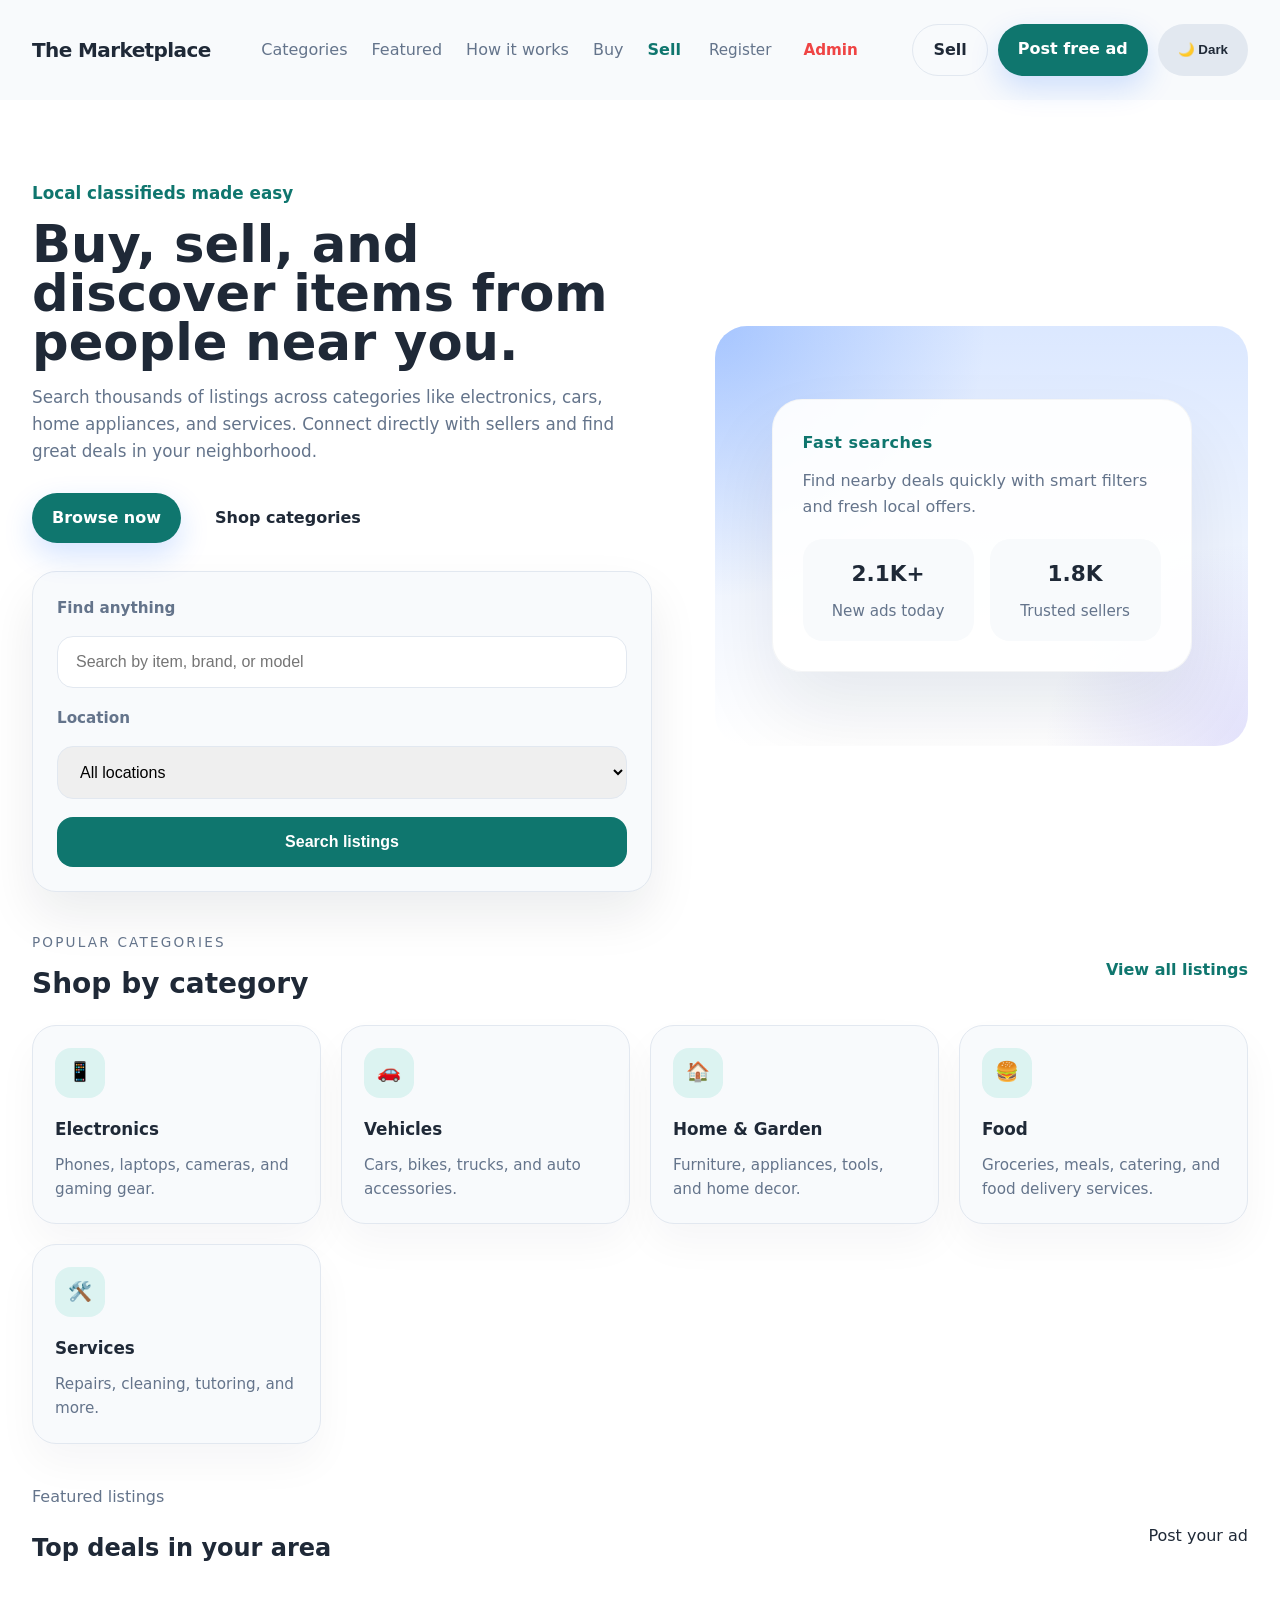
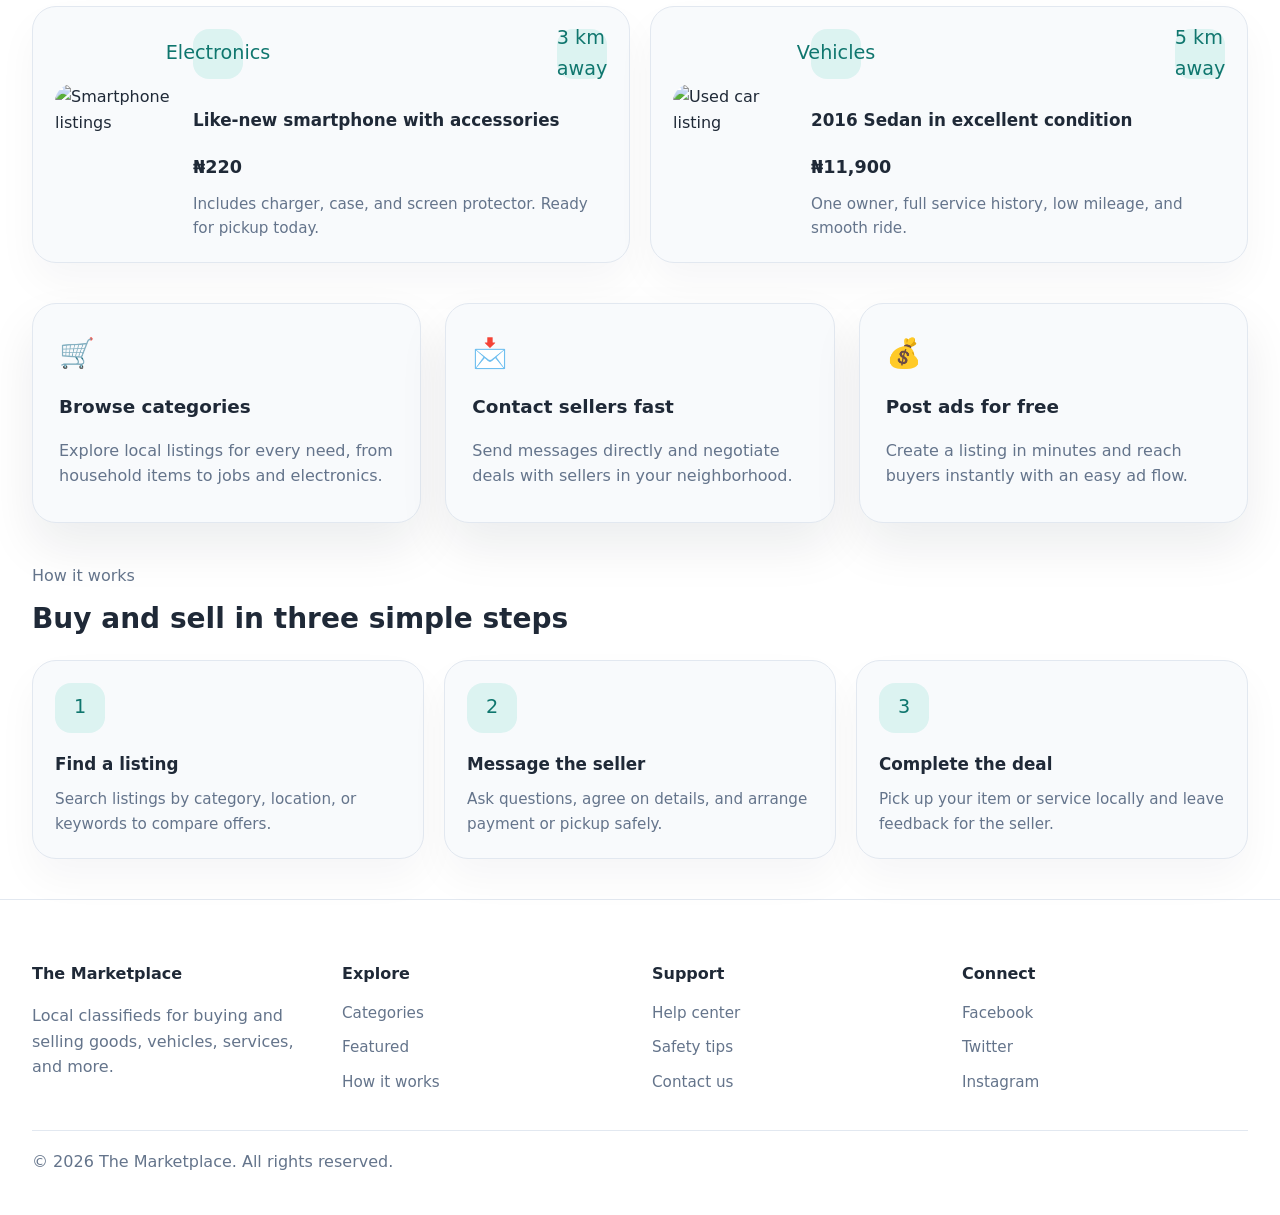
==== index.html @ 00be5cbc "First upload" ====
﻿<!DOCTYPE html>
<html lang="en">
<head>
  <meta charset="UTF-8" />
  <meta name="viewport" content="width=device-width, initial-scale=1.0" />
  <title>The Marketplace</title>
  <meta name="description" content="The Marketplace is a modern classifieds website for buying and selling local products and services." />
  <style>
    :root {
      --bg: #FFFFFF;
      --surface: #F8FAFC;
      --surface-2: #E2E8F0;
      --primary: #0F766E;
      --primary-hover: #14B8A6;
      --primary-soft: rgba(20, 184, 166, 0.12);
      --accent: #F59E0B;
      --accent-hover: #FBBF24;
      --text: #1F2937;
      --text-muted: #64748B;
      --muted: var(--text-muted);
      --border: #E2E8F0;
      --shadow: 0 24px 50px rgba(15, 23, 42, 0.08);
      --danger: #EF4444;
    }

    html[data-theme="dark"] {
      --bg: #0F172A;
      --surface: #1E293B;
      --surface-2: #334155;
      --primary: #14B8A6;
      --primary-hover: #2DD4BF;
      --primary-soft: rgba(20, 184, 166, 0.12);
      --accent: #F59E0B;
      --accent-hover: #FBBF24;
      --text: #F8FAFC;
      --text-muted: #94A3B8;
      --muted: var(--text-muted);
      --border: #475569;
      --shadow: 0 24px 50px rgba(15, 23, 42, 0.08);
      --danger: #EF4444;
    }

    * {
      box-sizing: border-box;
    }

    body {
      margin: 0;
      font-family: Inter, system-ui, -apple-system, BlinkMacSystemFont, "Segoe UI", sans-serif;
      background: var(--bg);
      color: var(--text);
      line-height: 1.6;
    }

    img {
      max-width: 100%;
      display: block;
    }

    a {
      color: inherit;
      text-decoration: none;
    }

    header {
      padding: 24px 32px;
      display: flex;
      align-items: center;
      justify-content: space-between;
      gap: 16px;
      position: sticky;
      top: 0;
      background: var(--surface);
      backdrop-filter: blur(10px);
      z-index: 10;
    }

    .logo {
      font-weight: 800;
      font-size: 1.25rem;
      letter-spacing: -0.03em;
    }

    .nav-links {
      display: flex;
      gap: 24px;
      align-items: center;
      flex-wrap: wrap;
    }

    .nav-links a {
      color: var(--muted);
      font-weight: 500;
    }

    .nav-links a:nth-last-child(-n+2) {
      font-size: 0.95rem;
      padding: 4px 4px;
    }

    .nav-links a:nth-last-child(2),
    .nav-links a:last-child {
      padding: 4px 4px;
    }

    .nav-actions {
      display: flex;
      gap: 10px;
      flex-wrap: wrap;
    }

    .nav-actions .button,
    .hero .button {
      border: none;
      cursor: pointer;
      border-radius: 999px;
      padding: 12px 20px;
      font-weight: 600;
      transition: transform 0.2s ease, box-shadow 0.2s ease;
    }

    .nav-actions .button.primary,
    .hero .button.primary {
      background: var(--primary);
      color: #ffffff;
      box-shadow: 0 12px 30px rgba(15, 99, 255, 0.18);
    }

    .nav-actions .button.secondary {
      background: transparent;
      color: var(--text);
      border: 1px solid var(--border);
    }

    .nav-actions .button:hover,
    .hero .button:hover {
      transform: translateY(-1px);
    }

    .theme-toggle {
      border: 1px solid var(--border);
      border-radius: 999px;
      padding: 12px 18px;
      background: var(--surface-2);
      color: var(--text);
      font-weight: 600;
      cursor: pointer;
      transition: transform 0.2s ease, background 0.2s ease;
    }

    .theme-toggle:hover {
      transform: translateY(-1px);
      background: var(--surface);
    }

    .hero {
      display: grid;
      grid-template-columns: minmax(0, 1.1fr) minmax(300px, 0.9fr);
      gap: 32px;
      align-items: center;
      padding: 80px 32px 40px;
    }

    .hero-copy {
      max-width: 620px;
    }

    .hero-copy h1 {
      font-size: clamp(2.75rem, 4vw, 4rem);
      margin: 0 0 18px;
      line-height: 0.95;
    }

    .hero-copy p {
      margin: 0 0 28px;
      color: var(--muted);
      font-size: 1.05rem;
    }

    .search-panel {
      background: var(--surface);
      border: 1px solid var(--border);
      border-radius: 24px;
      box-shadow: var(--shadow);
      padding: 24px;
    }

    .search-panel label {
      display: block;
      margin-bottom: 16px;
      color: var(--muted);
      font-size: 0.95rem;
      font-weight: 600;
    }

    .search-panel input,
    .search-panel select {
      width: 100%;
      padding: 16px 18px;
      font-size: 1rem;
      border: 1px solid var(--border);
      border-radius: 16px;
      margin-bottom: 18px;
      outline: none;
    }

    .search-panel button {
      width: 100%;
      background: var(--primary);
      color: #fff;
      border-radius: 16px;
      padding: 16px;
      font-size: 1rem;
      font-weight: 700;
      border: none;
    }

    .categories-grid,
    .listings-grid {
      display: grid;
      gap: 20px;
    }

    .category-card,
    .listing-card {
      background: var(--surface);
      border: 1px solid var(--border);
      border-radius: 24px;
      padding: 22px;
      box-shadow: 0 20px 40px rgba(15, 23, 42, 0.04);
    }

    .category-card span,
    .listing-card span {
      display: inline-flex;
      align-items: center;
      justify-content: center;
      width: 50px;
      height: 50px;
      border-radius: 16px;
      background: var(--primary-soft);
      color: var(--primary);
      font-size: 1.2rem;
      margin-bottom: 18px;
    }

    .category-card h3,
    .listing-card h3 {
      margin: 0 0 10px;
      font-size: 1.05rem;
    }

    .category-card p,
    .listing-card p {
      margin: 0;
      color: var(--muted);
      font-size: 0.95rem;
    }

    .featured-header,
    .section-header {
      display: flex;
      align-items: center;
      justify-content: space-between;
      gap: 16px;
      margin-bottom: 18px;
    }

    .section-header h2 {
      margin: 0;
      font-size: 1.75rem;
    }

    .section-header a {
      color: var(--primary);
      font-weight: 600;
    }

    .listing-card {
      display: grid;
      grid-template-columns: 120px minmax(0, 1fr);
      gap: 18px;
      align-items: center;
    }

    .listing-card img {
      width: 120px;
      height: 100px;
      object-fit: cover;
      border-radius: 18px;
    }

    .listing-info {
      display: flex;
      flex-direction: column;
      gap: 10px;
    }

    .listing-info .meta {
      display: flex;
      justify-content: space-between;
      align-items: center;
      gap: 8px;
      color: var(--muted);
      font-size: 0.9rem;
    }

    .listing-info .price {
      color: var(--text);
      font-weight: 700;
      font-size: 1.1rem;
    }

    .badge {
      display: inline-flex;
      padding: 6px 12px;
      border-radius: 999px;
      background: #d1fae5;
      color: #047857;
      font-size: 0.8rem;
      font-weight: 700;
    }

    .split-grid {
      display: grid;
      gap: 24px;
      grid-template-columns: repeat(3, minmax(0, 1fr));
    }

    .feature-card {
      background: var(--surface);
      border: 1px solid var(--border);
      border-radius: 24px;
      padding: 26px;
      box-shadow: var(--shadow);
      min-height: 220px;
      display: flex;
      flex-direction: column;
      gap: 16px;
    }

    .feature-card h3 {
      margin: 0;
      font-size: 1.15rem;
    }

    .feature-card p {
      color: var(--muted);
      margin: 0;
      flex-grow: 1;
    }

    footer {
      padding: 40px 32px;
      color: var(--muted);
      display: grid;
      gap: 26px;
      background: #ffffff;
      border-top: 1px solid var(--border);
    }

    .footer-grid {
      display: grid;
      gap: 24px;
      grid-template-columns: repeat(4, minmax(0, 1fr));
    }

    .footer-grid h4 {
      margin-bottom: 14px;
      font-size: 1rem;
      color: var(--text);
    }

    .footer-grid a {
      display: block;
      margin-bottom: 10px;
      color: var(--muted);
      font-size: 0.95rem;
    }

    .hero-visual {
      position: relative;
      display: grid;
      place-items: center;
      min-height: 420px;
      border-radius: 32px;
      overflow: hidden;
      background: linear-gradient(180deg, rgba(15,99,255,0.15) 0%, rgba(255,255,255,0.95) 100%);
    }

    .hero-visual::before {
      content: "";
      position: absolute;
      inset: 0;
      background: radial-gradient(circle at top left, rgba(15,99,255,0.26), transparent 40%),
                  radial-gradient(circle at bottom right, rgba(79,70,229,0.16), transparent 30%);
    }

    .hero-box {
      position: relative;
      z-index: 1;
      width: min(100%, 420px);
      padding: 30px;
      border-radius: 30px;
      background: rgba(255,255,255,0.92);
      border: 1px solid rgba(243,244,246,0.9);
      box-shadow: 0 40px 80px rgba(15, 23, 42, 0.08);
    }

    .hero-box h3 {
      margin: 0 0 12px;
      color: var(--primary);
      font-size: 1rem;
      letter-spacing: 0.03em;
    }

    .hero-box p {
      margin: 0 0 20px;
      color: var(--muted);
    }

    .hero-box .stats {
      display: grid;
      grid-template-columns: repeat(2, minmax(0, 1fr));
      gap: 16px;
    }

    .stat {
      background: #f8fafc;
      border-radius: 20px;
      padding: 18px;
      text-align: center;
    }

    .stat strong {
      display: block;
      font-size: 1.35rem;
      margin-bottom: 6px;
      color: var(--text);
    }

    .stat span {
      color: var(--muted);
      font-size: 0.95rem;
    }

    @media (max-width: 960px) {
      .hero {
        grid-template-columns: 1fr;
      }

      .listing-card {
        grid-template-columns: 1fr;
      }

      .hero-visual,
      .hero-box {
        min-height: auto;
      }
    }

    @media (max-width: 720px) {
      header,
      .hero,
      footer {
        padding-left: 20px;
        padding-right: 20px;
      }

      .nav-links,
      .nav-actions {
        justify-content: center;
      }

      .split-grid,
      .footer-grid,
      .categories-grid,
      .listings-grid {
        grid-template-columns: 1fr;
      }

      .hero-copy h1 {
        font-size: 2.6rem;
      }
    }
  </style>
</head>
<body>
  <header>
    <a class="logo" href="#">The Marketplace</a>
    <nav class="nav-links">
      <a href="#categories">Categories</a>
      <a href="#featured">Featured</a>
      <a href="#how-it-works">How it works</a>
      <a href="buyer-signin.html">Buy</a>
      <a href="seller-signin.html" style="color: var(--primary); font-weight: 700;">Sell</a>
      <a href="register.html">Register</a>
      <a href="admin-login.html" style="color: var(--danger); font-weight: 700;">Admin</a>
    </nav>
    <div class="nav-actions">
      <a class="button secondary" href="sell.html">Sell</a>
      <a class="button primary" href="post-free-ad.html">Post free ad</a>
      <button class="theme-toggle button" type="button">🌙 Dark</button>
    </div>
  </header>

  <main>
    <section class="hero">
      <div class="hero-copy">
        <p style="color: var(--primary); font-weight: 700; margin-bottom: 14px;">Local classifieds made easy</p>
        <h1>Buy, sell, and discover items from people near you.</h1>
        <p>Search thousands of listings across categories like electronics, cars, home appliances, and services. Connect directly with sellers and find great deals in your neighborhood.</p>
        <div style="display: flex; flex-wrap: wrap; gap: 14px; margin-bottom: 28px;">
          <a class="button primary" href="#featured">Browse now</a>
          <a class="button secondary" href="#categories">Shop categories</a>
        </div>

        <div class="search-panel">
          <label for="search-query">Find anything</label>
          <input id="search-query" type="text" placeholder="Search by item, brand, or model" />
          <label for="search-location">Location</label>
          <select id="search-location">
            <option>All locations</option>
            <option>Abia</option>
            <option>Adamawa</option>
            <option>Akwa Ibom</option>
            <option>Anambra</option>
            <option>Bauchi</option>
            <option>Bayelsa</option>
            <option>Benue</option>
            <option>Borno</option>
            <option>Cross River</option>
            <option>Delta</option>
            <option>Ebonyi</option>
            <option>Edo</option>
            <option>Ekiti</option>
            <option>Enugu</option>
            <option>Gombe</option>
            <option>Imo</option>
            <option>Jigawa</option>
            <option>Kaduna</option>
            <option>Kano</option>
            <option>Katsina</option>
            <option>Kebbi</option>
            <option>Kogi</option>
            <option>Kwara</option>
            <option>Lagos</option>
            <option>Nasarawa</option>
            <option>Niger</option>
            <option>Ogun</option>
            <option>Ondo</option>
            <option>Osun</option>
            <option>Oyo</option>
            <option>Plateau</option>
            <option>Rivers</option>
            <option>Sokoto</option>
            <option>Taraba</option>
            <option>Yobe</option>
            <option>Zamfara</option>
            <option>FCT - Abuja</option>
          </select>
          <button type="button">Search listings</button>
        </div>
      </div>

      <div class="hero-visual">
        <div class="hero-box">
          <h3>Fast searches</h3>
          <p>Find nearby deals quickly with smart filters and fresh local offers.</p>
          <div class="stats">
            <div class="stat">
              <strong>2.1K+</strong>
              <span>New ads today</span>
            </div>
            <div class="stat">
              <strong>1.8K</strong>
              <span>Trusted sellers</span>
            </div>
          </div>
        </div>
      </div>
    </section>

    <section id="categories" style="padding: 0 32px 40px;">
      <div class="section-header">
        <div>
          <p style="color: var(--muted); text-transform: uppercase; font-size: 0.85rem; letter-spacing: 0.16em; margin: 0 0 8px;">Popular categories</p>
          <h2>Shop by category</h2>
        </div>
        <a href="#featured">View all listings</a>
      </div>
      <div class="categories-grid" style="grid-template-columns: repeat(4, minmax(0, 1fr));">
        <article class="category-card">
          <span>📱</span>
          <h3>Electronics</h3>
          <p>Phones, laptops, cameras, and gaming gear.</p>
        </article>
        <article class="category-card">
          <span>🚗</span>
          <h3>Vehicles</h3>
          <p>Cars, bikes, trucks, and auto accessories.</p>
        </article>
        <article class="category-card">
          <span>🏠</span>
          <h3>Home & Garden</h3>
          <p>Furniture, appliances, tools, and home decor.</p>
        </article>
        <article class="category-card">
          <span>🍔</span>
          <h3>Food</h3>
          <p>Groceries, meals, catering, and food delivery services.</p>
        </article>
        <article class="category-card">
          <span>🛠️</span>
          <h3>Services</h3>
          <p>Repairs, cleaning, tutoring, and more.</p>
        </article>
      </div>
    </section>

    <section id="featured" style="padding: 0 32px 40px;">
      <div class="featured-header">
        <div>
          <p style="color: var(--muted); margin: 0 0 8px;">Featured listings</p>
          <h2>Top deals in your area</h2>
        </div>
        <a href="post-free-ad.html">Post your ad</a>
      </div>
      <div class="listings-grid" style="grid-template-columns: repeat(2, minmax(0, 1fr));">
        <article class="listing-card">
          <img src="https://images.unsplash.com/photo-1512499617640-c2f999ab1f02?auto=format&fit=crop&w=400&q=80" alt="Smartphone listings" />
          <div class="listing-info">
            <div class="meta"><span>Electronics</span><span>3 km away</span></div>
            <h3>Like-new smartphone with accessories</h3>
            <p class="price">₦220</p>
            <p>Includes charger, case, and screen protector. Ready for pickup today.</p>
          </div>
        </article>

        <article class="listing-card">
          <img src="https://images.unsplash.com/photo-1503376780353-7e6692767b70?auto=format&fit=crop&w=400&q=80" alt="Used car listing" />
          <div class="listing-info">
            <div class="meta"><span>Vehicles</span><span>5 km away</span></div>
            <h3>2016 Sedan in excellent condition</h3>
            <p class="price">₦11,900</p>
            <p>One owner, full service history, low mileage, and smooth ride.</p>
          </div>
        </article>
      </div>
    </section>

    <section style="padding: 0 32px 40px;">
      <div class="split-grid">
        <article class="feature-card">
          <span style="font-size: 1.8rem;">🛒</span>
          <h3>Browse categories</h3>
          <p>Explore local listings for every need, from household items to jobs and electronics.</p>
        </article>
        <article class="feature-card">
          <span style="font-size: 1.8rem;">📩</span>
          <h3>Contact sellers fast</h3>
          <p>Send messages directly and negotiate deals with sellers in your neighborhood.</p>
        </article>
        <article class="feature-card">
          <span style="font-size: 1.8rem;">💰</span>
          <h3>Post ads for free</h3>
          <p>Create a listing in minutes and reach buyers instantly with an easy ad flow.</p>
        </article>
      </div>
    </section>

    <section id="how-it-works" style="padding: 0 32px 40px;">
      <div class="section-header">
        <div>
          <p style="color: var(--muted); margin: 0 0 8px;">How it works</p>
          <h2>Buy and sell in three simple steps</h2>
        </div>
      </div>
      <div class="categories-grid" style="grid-template-columns: repeat(3, minmax(0, 1fr));">
        <article class="category-card">
          <span>1</span>
          <h3>Find a listing</h3>
          <p>Search listings by category, location, or keywords to compare offers.</p>
        </article>
        <article class="category-card">
          <span>2</span>
          <h3>Message the seller</h3>
          <p>Ask questions, agree on details, and arrange payment or pickup safely.</p>
        </article>
        <article class="category-card">
          <span>3</span>
          <h3>Complete the deal</h3>
          <p>Pick up your item or service locally and leave feedback for the seller.</p>
        </article>
      </div>
    </section>
  </main>

  <footer>
    <div class="footer-grid">
      <div>
        <h4>The Marketplace</h4>
        <p>Local classifieds for buying and selling goods, vehicles, services, and more.</p>
      </div>
      <div>
        <h4>Explore</h4>
        <a href="#categories">Categories</a>
        <a href="#featured">Featured</a>
        <a href="#how-it-works">How it works</a>
      </div>
      <div>
        <h4>Support</h4>
        <a href="#">Help center</a>
        <a href="#">Safety tips</a>
        <a href="#">Contact us</a>
      </div>
      <div>
        <h4>Connect</h4>
        <a href="#">Facebook</a>
        <a href="#">Twitter</a>
        <a href="#">Instagram</a>
      </div>
    </div>
    <p style="margin: 0; padding-top: 18px; border-top: 1px solid var(--border); color: var(--muted);">© 2026 The Marketplace. All rights reserved.</p>
  </footer>
  <script>
    (function() {
      const root = document.documentElement;
      const button = document.querySelector('.theme-toggle');
      const savedTheme = localStorage.getItem('theme');
      const preferred = savedTheme || (window.matchMedia('(prefers-color-scheme: dark)').matches ? 'dark' : 'light');
      const setTheme = theme => {
        root.dataset.theme = theme;
        localStorage.setItem('theme', theme);
        if (!button) return;
        button.textContent = theme === 'dark' ? '☀️ Light' : '🌙 Dark';
        button.setAttribute('aria-label', `Switch to ${theme === 'dark' ? 'light' : 'dark'} mode`);
      };
      setTheme(preferred);
      if (button) {
        button.addEventListener('click', function() {
          setTheme(root.dataset.theme === 'dark' ? 'light' : 'dark');
        });
      }
    })();
  </script>
</body>
</html>
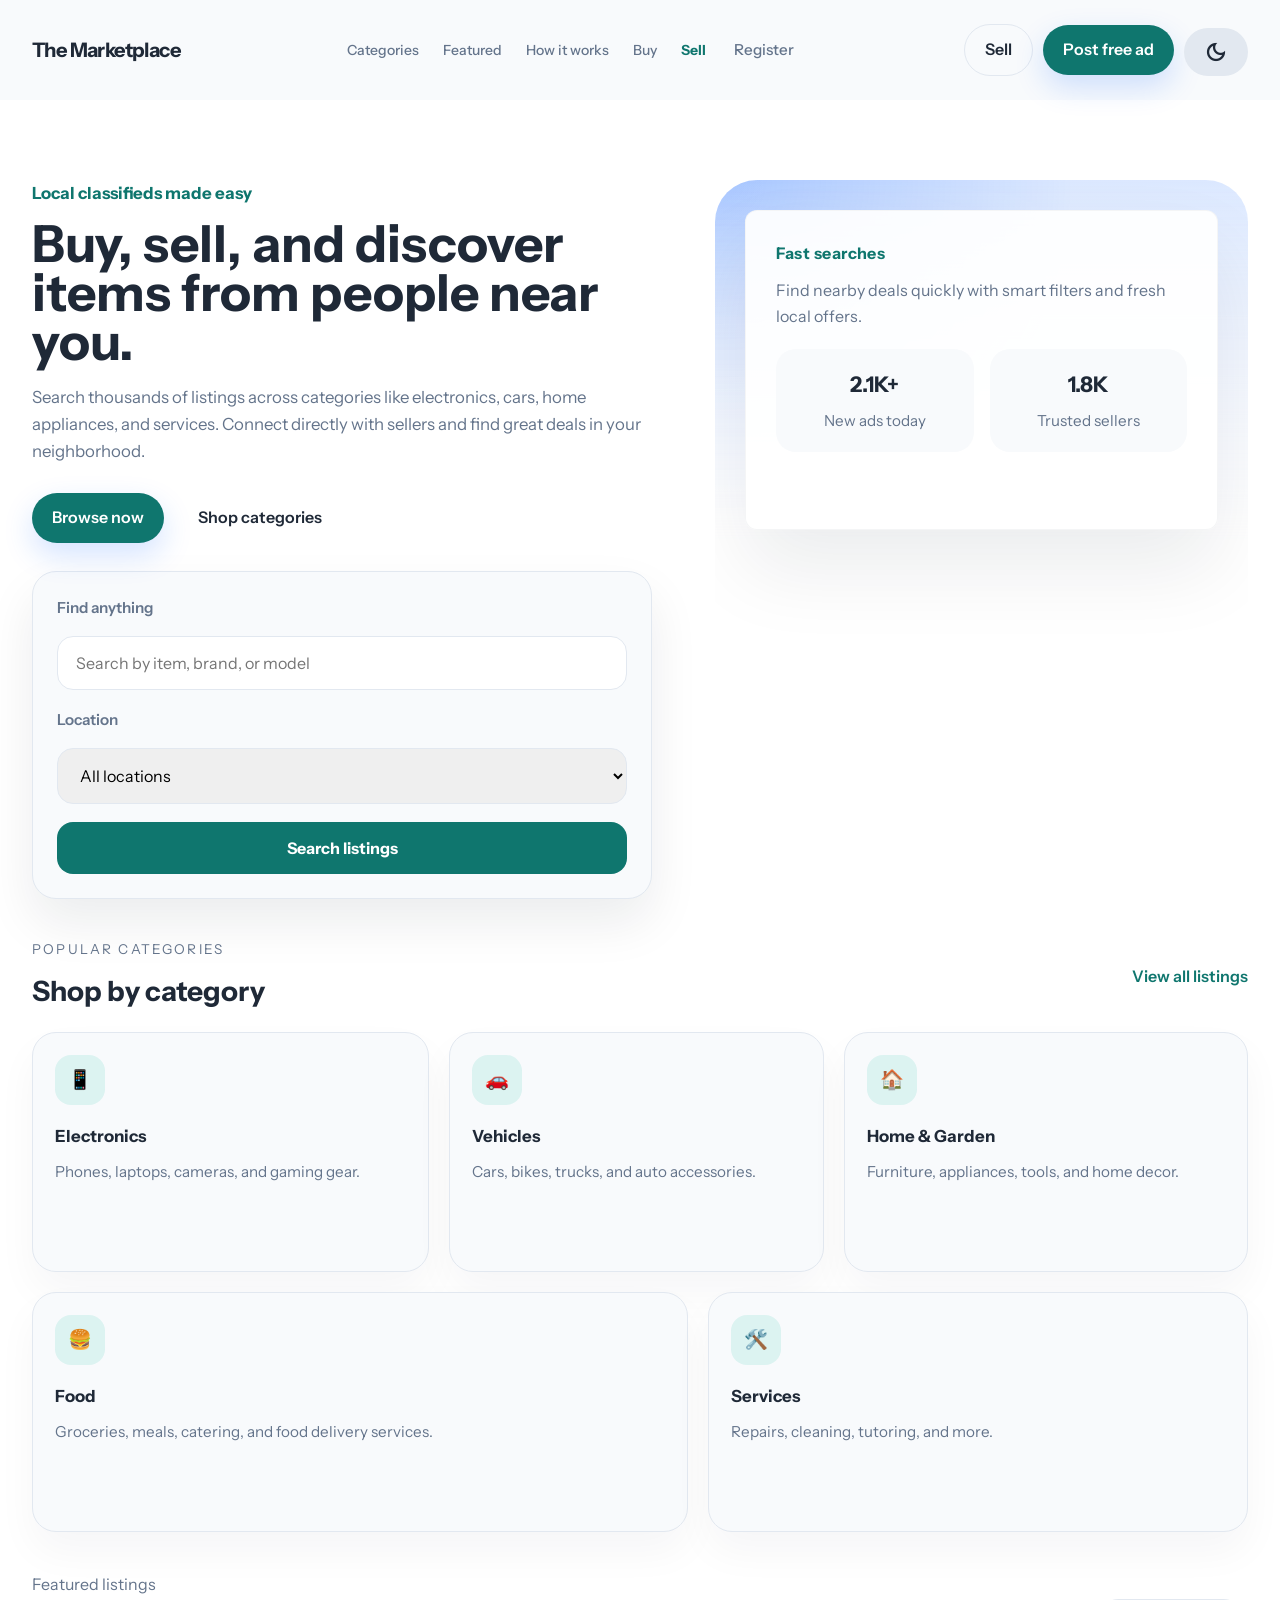
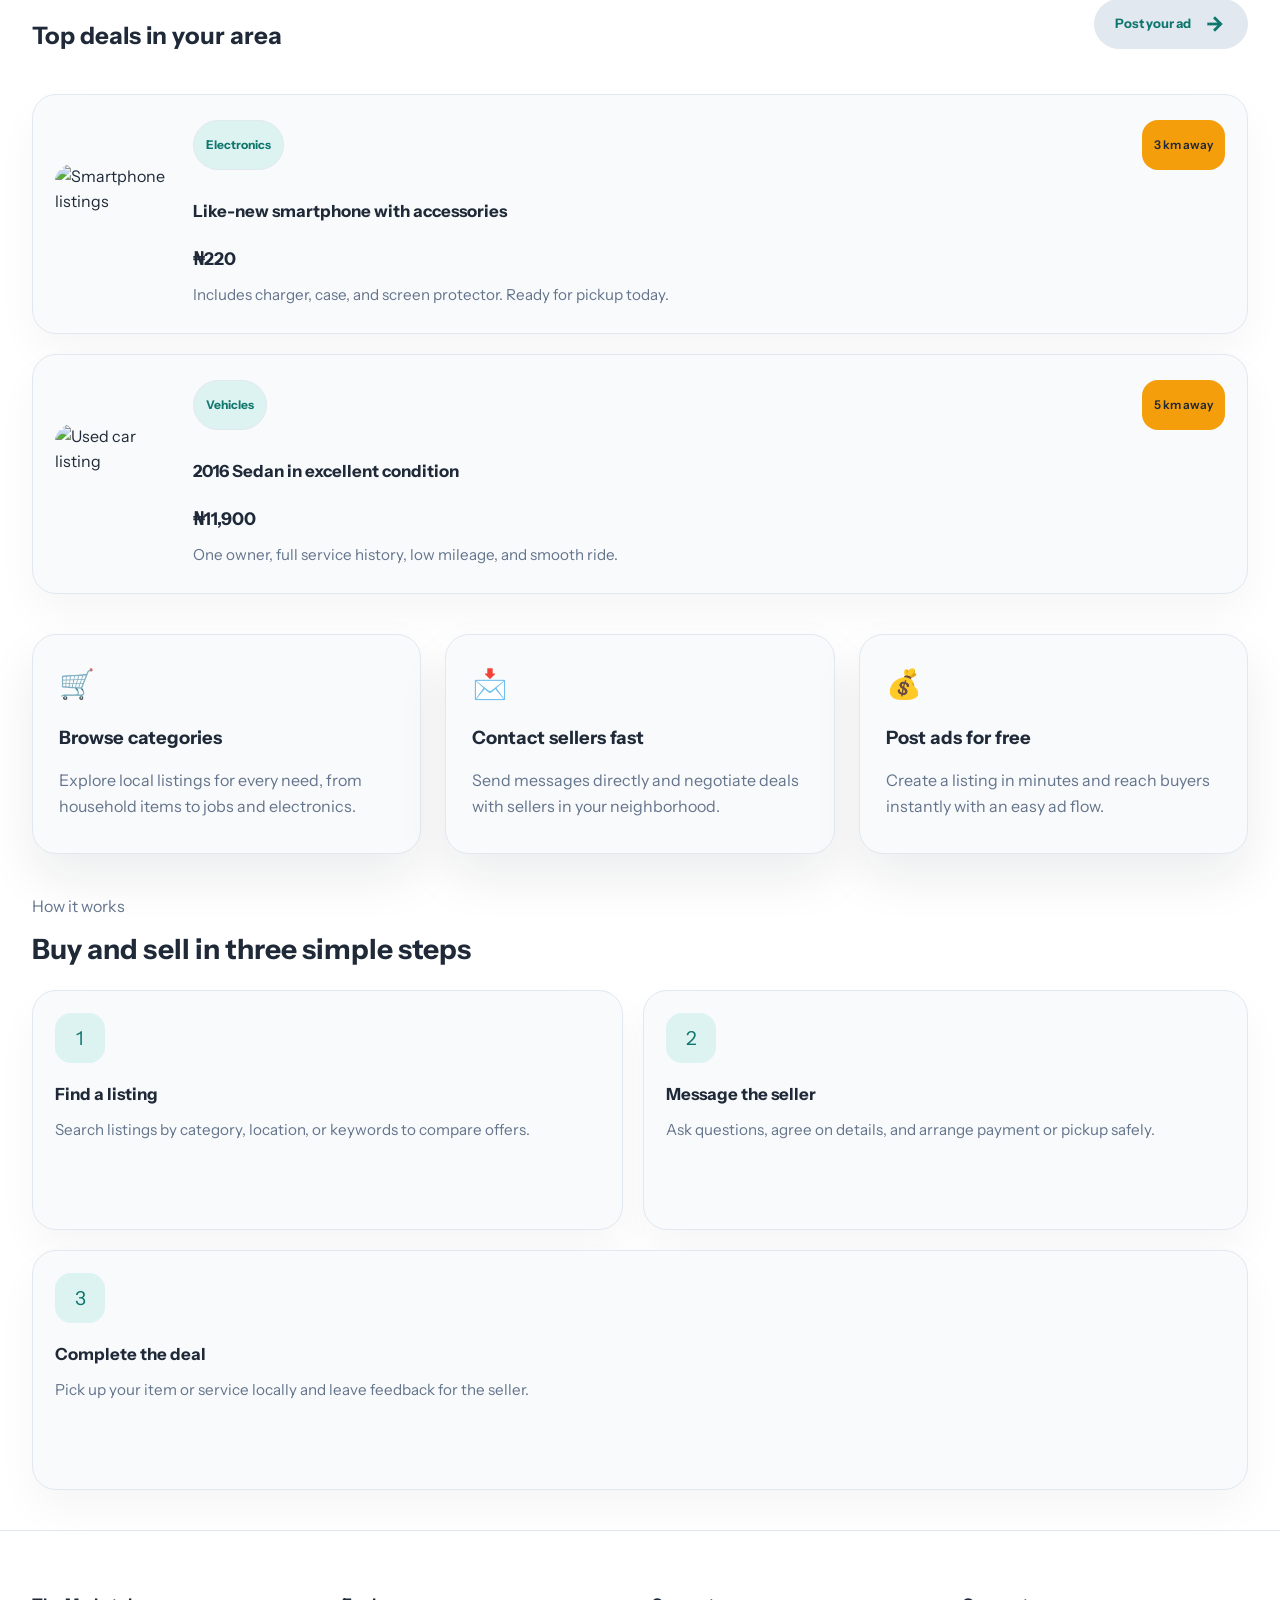
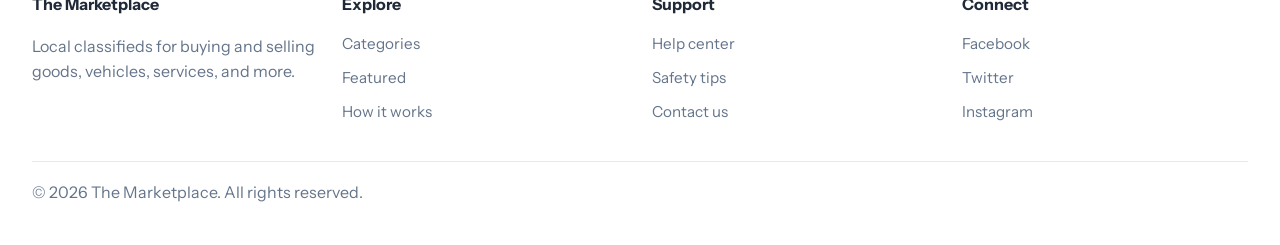
==== commit c135efc3: "homepage done" ====
--- a/index.html
+++ b/index.html
@@ -1,748 +1,408 @@
-﻿<!DOCTYPE html>
+<!doctype html>
 <html lang="en">
-<head>
-  <meta charset="UTF-8" />
-  <meta name="viewport" content="width=device-width, initial-scale=1.0" />
-  <title>The Marketplace</title>
-  <meta name="description" content="The Marketplace is a modern classifieds website for buying and selling local products and services." />
-  <style>
-    :root {
-      --bg: #FFFFFF;
-      --surface: #F8FAFC;
-      --surface-2: #E2E8F0;
-      --primary: #0F766E;
-      --primary-hover: #14B8A6;
-      --primary-soft: rgba(20, 184, 166, 0.12);
-      --accent: #F59E0B;
-      --accent-hover: #FBBF24;
-      --text: #1F2937;
-      --text-muted: #64748B;
-      --muted: var(--text-muted);
-      --border: #E2E8F0;
-      --shadow: 0 24px 50px rgba(15, 23, 42, 0.08);
-      --danger: #EF4444;
-    }
-
-    html[data-theme="dark"] {
-      --bg: #0F172A;
-      --surface: #1E293B;
-      --surface-2: #334155;
-      --primary: #14B8A6;
-      --primary-hover: #2DD4BF;
-      --primary-soft: rgba(20, 184, 166, 0.12);
-      --accent: #F59E0B;
-      --accent-hover: #FBBF24;
-      --text: #F8FAFC;
-      --text-muted: #94A3B8;
-      --muted: var(--text-muted);
-      --border: #475569;
-      --shadow: 0 24px 50px rgba(15, 23, 42, 0.08);
-      --danger: #EF4444;
-    }
-
-    * {
-      box-sizing: border-box;
-    }
-
-    body {
-      margin: 0;
-      font-family: Inter, system-ui, -apple-system, BlinkMacSystemFont, "Segoe UI", sans-serif;
-      background: var(--bg);
-      color: var(--text);
-      line-height: 1.6;
-    }
-
-    img {
-      max-width: 100%;
-      display: block;
-    }
-
-    a {
-      color: inherit;
-      text-decoration: none;
-    }
-
-    header {
-      padding: 24px 32px;
-      display: flex;
-      align-items: center;
-      justify-content: space-between;
-      gap: 16px;
-      position: sticky;
-      top: 0;
-      background: var(--surface);
-      backdrop-filter: blur(10px);
-      z-index: 10;
-    }
-
-    .logo {
-      font-weight: 800;
-      font-size: 1.25rem;
-      letter-spacing: -0.03em;
-    }
-
-    .nav-links {
-      display: flex;
-      gap: 24px;
-      align-items: center;
-      flex-wrap: wrap;
-    }
-
-    .nav-links a {
-      color: var(--muted);
-      font-weight: 500;
-    }
-
-    .nav-links a:nth-last-child(-n+2) {
-      font-size: 0.95rem;
-      padding: 4px 4px;
-    }
-
-    .nav-links a:nth-last-child(2),
-    .nav-links a:last-child {
-      padding: 4px 4px;
-    }
-
-    .nav-actions {
-      display: flex;
-      gap: 10px;
-      flex-wrap: wrap;
-    }
-
-    .nav-actions .button,
-    .hero .button {
-      border: none;
-      cursor: pointer;
-      border-radius: 999px;
-      padding: 12px 20px;
-      font-weight: 600;
-      transition: transform 0.2s ease, box-shadow 0.2s ease;
-    }
-
-    .nav-actions .button.primary,
-    .hero .button.primary {
-      background: var(--primary);
-      color: #ffffff;
-      box-shadow: 0 12px 30px rgba(15, 99, 255, 0.18);
-    }
-
-    .nav-actions .button.secondary {
-      background: transparent;
-      color: var(--text);
-      border: 1px solid var(--border);
-    }
-
-    .nav-actions .button:hover,
-    .hero .button:hover {
-      transform: translateY(-1px);
-    }
-
-    .theme-toggle {
-      border: 1px solid var(--border);
-      border-radius: 999px;
-      padding: 12px 18px;
-      background: var(--surface-2);
-      color: var(--text);
-      font-weight: 600;
-      cursor: pointer;
-      transition: transform 0.2s ease, background 0.2s ease;
-    }
-
-    .theme-toggle:hover {
-      transform: translateY(-1px);
-      background: var(--surface);
-    }
-
-    .hero {
-      display: grid;
-      grid-template-columns: minmax(0, 1.1fr) minmax(300px, 0.9fr);
-      gap: 32px;
-      align-items: center;
-      padding: 80px 32px 40px;
-    }
-
-    .hero-copy {
-      max-width: 620px;
-    }
-
-    .hero-copy h1 {
-      font-size: clamp(2.75rem, 4vw, 4rem);
-      margin: 0 0 18px;
-      line-height: 0.95;
-    }
-
-    .hero-copy p {
-      margin: 0 0 28px;
-      color: var(--muted);
-      font-size: 1.05rem;
-    }
-
-    .search-panel {
-      background: var(--surface);
-      border: 1px solid var(--border);
-      border-radius: 24px;
-      box-shadow: var(--shadow);
-      padding: 24px;
-    }
-
-    .search-panel label {
-      display: block;
-      margin-bottom: 16px;
-      color: var(--muted);
-      font-size: 0.95rem;
-      font-weight: 600;
-    }
-
-    .search-panel input,
-    .search-panel select {
-      width: 100%;
-      padding: 16px 18px;
-      font-size: 1rem;
-      border: 1px solid var(--border);
-      border-radius: 16px;
-      margin-bottom: 18px;
-      outline: none;
-    }
-
-    .search-panel button {
-      width: 100%;
-      background: var(--primary);
-      color: #fff;
-      border-radius: 16px;
-      padding: 16px;
-      font-size: 1rem;
-      font-weight: 700;
-      border: none;
-    }
-
-    .categories-grid,
-    .listings-grid {
-      display: grid;
-      gap: 20px;
-    }
-
-    .category-card,
-    .listing-card {
-      background: var(--surface);
-      border: 1px solid var(--border);
-      border-radius: 24px;
-      padding: 22px;
-      box-shadow: 0 20px 40px rgba(15, 23, 42, 0.04);
-    }
-
-    .category-card span,
-    .listing-card span {
-      display: inline-flex;
-      align-items: center;
-      justify-content: center;
-      width: 50px;
-      height: 50px;
-      border-radius: 16px;
-      background: var(--primary-soft);
-      color: var(--primary);
-      font-size: 1.2rem;
-      margin-bottom: 18px;
-    }
-
-    .category-card h3,
-    .listing-card h3 {
-      margin: 0 0 10px;
-      font-size: 1.05rem;
-    }
-
-    .category-card p,
-    .listing-card p {
-      margin: 0;
-      color: var(--muted);
-      font-size: 0.95rem;
-    }
-
-    .featured-header,
-    .section-header {
-      display: flex;
-      align-items: center;
-      justify-content: space-between;
-      gap: 16px;
-      margin-bottom: 18px;
-    }
-
-    .section-header h2 {
-      margin: 0;
-      font-size: 1.75rem;
-    }
-
-    .section-header a {
-      color: var(--primary);
-      font-weight: 600;
-    }
-
-    .listing-card {
-      display: grid;
-      grid-template-columns: 120px minmax(0, 1fr);
-      gap: 18px;
-      align-items: center;
-    }
-
-    .listing-card img {
-      width: 120px;
-      height: 100px;
-      object-fit: cover;
-      border-radius: 18px;
-    }
-
-    .listing-info {
-      display: flex;
-      flex-direction: column;
-      gap: 10px;
-    }
-
-    .listing-info .meta {
-      display: flex;
-      justify-content: space-between;
-      align-items: center;
-      gap: 8px;
-      color: var(--muted);
-      font-size: 0.9rem;
-    }
-
-    .listing-info .price {
-      color: var(--text);
-      font-weight: 700;
-      font-size: 1.1rem;
-    }
-
-    .badge {
-      display: inline-flex;
-      padding: 6px 12px;
-      border-radius: 999px;
-      background: #d1fae5;
-      color: #047857;
-      font-size: 0.8rem;
-      font-weight: 700;
-    }
-
-    .split-grid {
-      display: grid;
-      gap: 24px;
-      grid-template-columns: repeat(3, minmax(0, 1fr));
-    }
-
-    .feature-card {
-      background: var(--surface);
-      border: 1px solid var(--border);
-      border-radius: 24px;
-      padding: 26px;
-      box-shadow: var(--shadow);
-      min-height: 220px;
-      display: flex;
-      flex-direction: column;
-      gap: 16px;
-    }
-
-    .feature-card h3 {
-      margin: 0;
-      font-size: 1.15rem;
-    }
-
-    .feature-card p {
-      color: var(--muted);
-      margin: 0;
-      flex-grow: 1;
-    }
-
-    footer {
-      padding: 40px 32px;
-      color: var(--muted);
-      display: grid;
-      gap: 26px;
-      background: #ffffff;
-      border-top: 1px solid var(--border);
-    }
-
-    .footer-grid {
-      display: grid;
-      gap: 24px;
-      grid-template-columns: repeat(4, minmax(0, 1fr));
-    }
-
-    .footer-grid h4 {
-      margin-bottom: 14px;
-      font-size: 1rem;
-      color: var(--text);
-    }
-
-    .footer-grid a {
-      display: block;
-      margin-bottom: 10px;
-      color: var(--muted);
-      font-size: 0.95rem;
-    }
-
-    .hero-visual {
-      position: relative;
-      display: grid;
-      place-items: center;
-      min-height: 420px;
-      border-radius: 32px;
-      overflow: hidden;
-      background: linear-gradient(180deg, rgba(15,99,255,0.15) 0%, rgba(255,255,255,0.95) 100%);
-    }
-
-    .hero-visual::before {
-      content: "";
-      position: absolute;
-      inset: 0;
-      background: radial-gradient(circle at top left, rgba(15,99,255,0.26), transparent 40%),
-                  radial-gradient(circle at bottom right, rgba(79,70,229,0.16), transparent 30%);
-    }
-
-    .hero-box {
-      position: relative;
-      z-index: 1;
-      width: min(100%, 420px);
-      padding: 30px;
-      border-radius: 30px;
-      background: rgba(255,255,255,0.92);
-      border: 1px solid rgba(243,244,246,0.9);
-      box-shadow: 0 40px 80px rgba(15, 23, 42, 0.08);
-    }
-
-    .hero-box h3 {
-      margin: 0 0 12px;
-      color: var(--primary);
-      font-size: 1rem;
-      letter-spacing: 0.03em;
-    }
-
-    .hero-box p {
-      margin: 0 0 20px;
-      color: var(--muted);
-    }
-
-    .hero-box .stats {
-      display: grid;
-      grid-template-columns: repeat(2, minmax(0, 1fr));
-      gap: 16px;
-    }
-
-    .stat {
-      background: #f8fafc;
-      border-radius: 20px;
-      padding: 18px;
-      text-align: center;
-    }
-
-    .stat strong {
-      display: block;
-      font-size: 1.35rem;
-      margin-bottom: 6px;
-      color: var(--text);
-    }
-
-    .stat span {
-      color: var(--muted);
-      font-size: 0.95rem;
-    }
-
-    @media (max-width: 960px) {
-      .hero {
-        grid-template-columns: 1fr;
+  <head>
+    <meta charset="UTF-8" />
+    <meta name="viewport" content="width=device-width, initial-scale=1.0" />
+    <title>The Marketplace</title>
+    <meta
+      name="description"
+      content="The Marketplace is a modern classifieds website for buying and selling local products and services."
+    />
+    <link rel="stylesheet" href="css/base.css" />
+    <link
+      rel="stylesheet"
+      href="https://fonts.googleapis.com/css2?family=Material+Symbols+Outlined:opsz,wght,FILL,GRAD@20..48,100..700,0..1,-50..200&icon_names=arrow_forward,close,dark_mode,light_mode,menu"
+    />
+  </head>
+  <body>
+    <header>
+      <a class="logo" href="#">
+        <span class="logo-full">The Marketplace </span>
+        <span class="logo-abbr">TM</span>
+      </a>
+      <div class="nav-body mini-close">
+        <nav class="nav-links">
+          <a href="#categories">Categories</a>
+          <a href="#featured">Featured</a>
+          <a href="#how-it-works">How it works</a>
+          <a href="buyer-signin.html">Buy</a>
+          <a
+            href="seller-signin.html"
+            style="color: var(--primary); font-weight: 700"
+            >Sell</a
+          >
+          <a href="register.html">Register</a>
+          <a
+            class="hidden"
+            href="admin-login.html"
+            style="color: var(--danger); font-weight: 700"
+            >Admin</a
+          >
+        </nav>
+      </div>
+      <div class="nav-actions">
+        <a class="button secondary" href="sell.html">Sell</a>
+        <a class="button primary" href="post-free-ad.html">Post free ad</a>
+
+        <div class="nav_controls cons">
+          <span class="material-symbols-outlined menu" onclick="toggleMenu()">
+            menu
+          </span>
+          <span class="material-symbols-outlined close"> close </span>
+        </div>
+        <button
+          class="theme-toggle button material-symbols-outlined"
+          type="button"
+        >
+          dark_mode
+        </button>
+      </div>
+    </header>
+
+    <main>
+      <section class="hero">
+        <div class="hero-copy">
+          <p
+            style="color: var(--primary); font-weight: 700; margin-bottom: 14px"
+          >
+            Local classifieds made easy
+          </p>
+          <h1>Buy, sell, and discover items from people near you.</h1>
+          <p>
+            Search thousands of listings across categories like electronics,
+            cars, home appliances, and services. Connect directly with sellers
+            and find great deals in your neighborhood.
+          </p>
+          <div class="hero-actions">
+            <a class="button primary" href="#featured">Browse now</a>
+            <a class="button secondary" href="#categories">Shop categories</a>
+          </div>
+
+          <div class="search-panel">
+            <label for="search-query">Find anything</label>
+            <input
+              id="search-query"
+              type="text"
+              placeholder="Search by item, brand, or model"
+            />
+            <label for="search-location">Location</label>
+            <select id="search-location">
+              <option>All locations</option>
+              <option>Abia</option>
+              <option>Adamawa</option>
+              <option>Akwa Ibom</option>
+              <option>Anambra</option>
+              <option>Bauchi</option>
+              <option>Bayelsa</option>
+              <option>Benue</option>
+              <option>Borno</option>
+              <option>Cross River</option>
+              <option>Delta</option>
+              <option>Ebonyi</option>
+              <option>Edo</option>
+              <option>Ekiti</option>
+              <option>Enugu</option>
+              <option>Gombe</option>
+              <option>Imo</option>
+              <option>Jigawa</option>
+              <option>Kaduna</option>
+              <option>Kano</option>
+              <option>Katsina</option>
+              <option>Kebbi</option>
+              <option>Kogi</option>
+              <option>Kwara</option>
+              <option>Lagos</option>
+              <option>Nasarawa</option>
+              <option>Niger</option>
+              <option>Ogun</option>
+              <option>Ondo</option>
+              <option>Osun</option>
+              <option>Oyo</option>
+              <option>Plateau</option>
+              <option>Rivers</option>
+              <option>Sokoto</option>
+              <option>Taraba</option>
+              <option>Yobe</option>
+              <option>Zamfara</option>
+              <option>FCT - Abuja</option>
+            </select>
+            <button type="button">Search listings</button>
+          </div>
+        </div>
+
+        <div class="hero-visual">
+          <div class="hero-box">
+            <h3>Fast searches</h3>
+            <p>
+              Find nearby deals quickly with smart filters and fresh local
+              offers.
+            </p>
+            <div class="stats">
+              <div class="stat">
+                <strong>2.1K+</strong>
+                <span>New ads today</span>
+              </div>
+              <div class="stat">
+                <strong>1.8K</strong>
+                <span>Trusted sellers</span>
+              </div>
+            </div>
+          </div>
+        </div>
+      </section>
+
+      <section id="categories" class="page-section">
+        <div class="section-header">
+          <div>
+            <p
+              style="
+                color: var(--muted);
+                text-transform: uppercase;
+                font-size: 0.85rem;
+                letter-spacing: 0.16em;
+                margin: 0 0 8px;
+              "
+            >
+              Popular categories
+            </p>
+            <h2>Shop by category</h2>
+          </div>
+          <a href="#featured">View all listings</a>
+        </div>
+        <div
+          class="categories-grid"
+          style="grid-template-columns: repeat(4, minmax(0, 1fr))"
+        >
+          <article class="category-card">
+            <span>📱</span>
+            <h3>Electronics</h3>
+            <p>Phones, laptops, cameras, and gaming gear.</p>
+          </article>
+          <article class="category-card">
+            <span>🚗</span>
+            <h3>Vehicles</h3>
+            <p>Cars, bikes, trucks, and auto accessories.</p>
+          </article>
+          <article class="category-card">
+            <span>🏠</span>
+            <h3>Home & Garden</h3>
+            <p>Furniture, appliances, tools, and home decor.</p>
+          </article>
+          <article class="category-card">
+            <span>🍔</span>
+            <h3>Food</h3>
+            <p>Groceries, meals, catering, and food delivery services.</p>
+          </article>
+          <article class="category-card">
+            <span>🛠️</span>
+            <h3>Services</h3>
+            <p>Repairs, cleaning, tutoring, and more.</p>
+          </article>
+        </div>
+      </section>
+
+      <section id="featured" class="page-section">
+        <div class="featured-header">
+          <div>
+            <p style="color: var(--muted); margin: 0 0 8px">
+              Featured listings
+            </p>
+            <h2>Top deals in your area</h2>
+          </div>
+          <a href="post-free-ad.html" class="button secondary_a"
+            >Post your ad
+            <span class="material-symbols-outlined"> arrow_forward </span></a
+          >
+        </div>
+        <div
+          class="listings-grid"
+          style="grid-template-columns: repeat(2, minmax(0, 1fr))"
+        >
+          <article class="listing-card">
+            <img
+              src="https://images.unsplash.com/photo-1512499617640-c2f999ab1f02?auto=format&fit=crop&w=400&q=80"
+              alt="Smartphone listings"
+            />
+            <div class="listing-info">
+              <div class="meta">
+                <span>Electronics</span><span>3 km away</span>
+              </div>
+              <h3>Like-new smartphone with accessories</h3>
+              <p class="price">₦220</p>
+              <p>
+                Includes charger, case, and screen protector. Ready for pickup
+                today.
+              </p>
+            </div>
+          </article>
+
+          <article class="listing-card">
+            <img
+              src="https://images.unsplash.com/photo-1503376780353-7e6692767b70?auto=format&fit=crop&w=400&q=80"
+              alt="Used car listing"
+            />
+            <div class="listing-info">
+              <div class="meta">
+                <span>Vehicles</span><span>5 km away</span>
+              </div>
+              <h3>2016 Sedan in excellent condition</h3>
+              <p class="price">₦11,900</p>
+              <p>
+                One owner, full service history, low mileage, and smooth ride.
+              </p>
+            </div>
+          </article>
+        </div>
+      </section>
+
+      <section class="page-section">
+        <div class="split-grid">
+          <article class="feature-card">
+            <span style="font-size: 1.8rem">🛒</span>
+            <h3>Browse categories</h3>
+            <p>
+              Explore local listings for every need, from household items to
+              jobs and electronics.
+            </p>
+          </article>
+          <article class="feature-card">
+            <span style="font-size: 1.8rem">📩</span>
+            <h3>Contact sellers fast</h3>
+            <p>
+              Send messages directly and negotiate deals with sellers in your
+              neighborhood.
+            </p>
+          </article>
+          <article class="feature-card">
+            <span style="font-size: 1.8rem">💰</span>
+            <h3>Post ads for free</h3>
+            <p>
+              Create a listing in minutes and reach buyers instantly with an
+              easy ad flow.
+            </p>
+          </article>
+        </div>
+      </section>
+
+      <section id="how-it-works" class="page-section">
+        <div class="section-header">
+          <div>
+            <p style="color: var(--muted); margin: 0 0 8px">How it works</p>
+            <h2>Buy and sell in three simple steps</h2>
+          </div>
+        </div>
+        <div
+          class="categories-grid"
+          style="grid-template-columns: repeat(3, minmax(0, 1fr))"
+        >
+          <article class="category-card">
+            <span>1</span>
+            <h3>Find a listing</h3>
+            <p>
+              Search listings by category, location, or keywords to compare
+              offers.
+            </p>
+          </article>
+          <article class="category-card">
+            <span>2</span>
+            <h3>Message the seller</h3>
+            <p>
+              Ask questions, agree on details, and arrange payment or pickup
+              safely.
+            </p>
+          </article>
+          <article class="category-card">
+            <span>3</span>
+            <h3>Complete the deal</h3>
+            <p>
+              Pick up your item or service locally and leave feedback for the
+              seller.
+            </p>
+          </article>
+        </div>
+      </section>
+    </main>
+
+    <footer>
+      <div class="footer-grid">
+        <div>
+          <h4>The Marketplace</h4>
+          <p>
+            Local classifieds for buying and selling goods, vehicles, services,
+            and more.
+          </p>
+        </div>
+        <div>
+          <h4>Explore</h4>
+          <a href="#categories">Categories</a>
+          <a href="#featured">Featured</a>
+          <a href="#how-it-works">How it works</a>
+        </div>
+        <div>
+          <h4>Support</h4>
+          <a href="#">Help center</a>
+          <a href="#">Safety tips</a>
+          <a href="#">Contact us</a>
+        </div>
+        <div>
+          <h4>Connect</h4>
+          <a href="#">Facebook</a>
+          <a href="#">Twitter</a>
+          <a href="#">Instagram</a>
+        </div>
+      </div>
+      <p
+        style="
+          margin: 0;
+          padding-top: 18px;
+          border-top: 1px solid var(--border);
+          color: var(--muted);
+        "
+      >
+        © 2026 The Marketplace. All rights reserved.
+      </p>
+    </footer>
+    <script>
+      (function () {
+        const root = document.documentElement;
+        const button = document.querySelector(".theme-toggle");
+        const savedTheme = localStorage.getItem("theme");
+        const preferred =
+          savedTheme ||
+          (window.matchMedia("(prefers-color-scheme: dark)").matches
+            ? "dark"
+            : "light");
+        const setTheme = (theme) => {
+          root.dataset.theme = theme;
+          localStorage.setItem("theme", theme);
+          if (!button) return;
+          button.textContent = theme === "dark" ? "light_mode" : "dark_mode";
+          button.setAttribute(
+            "aria-label",
+            `Switch to ${theme === "dark" ? "light" : "dark"} mode`,
+          );
+        };
+        setTheme(preferred);
+        if (button) {
+          button.addEventListener("click", function () {
+            setTheme(root.dataset.theme === "dark" ? "light" : "dark");
+          });
+        }
+      })();
+      function toggleMenu() {
+        const navBody = document.querySelector(".nav-body.mini-close");
+        const menuIcon = document.querySelector(".nav_controls .menu");
+        // const closeIcon = document.querySelector(".nav_controls .close");
+        if (navBody.style.visibility === "visible") {
+          navBody.style.visibility = "hidden";
+          navBody.style.opacity = "0";
+          menuIcon.innerHTML = "menu";
+        } else {
+          navBody.style.visibility = "visible";
+          navBody.style.opacity = "1";
+          menuIcon.innerHTML = "close";
+        }
       }
-
-      .listing-card {
-        grid-template-columns: 1fr;
-      }
-
-      .hero-visual,
-      .hero-box {
-        min-height: auto;
-      }
-    }
-
-    @media (max-width: 720px) {
-      header,
-      .hero,
-      footer {
-        padding-left: 20px;
-        padding-right: 20px;
-      }
-
-      .nav-links,
-      .nav-actions {
-        justify-content: center;
-      }
-
-      .split-grid,
-      .footer-grid,
-      .categories-grid,
-      .listings-grid {
-        grid-template-columns: 1fr;
-      }
-
-      .hero-copy h1 {
-        font-size: 2.6rem;
-      }
-    }
-  </style>
-</head>
-<body>
-  <header>
-    <a class="logo" href="#">The Marketplace</a>
-    <nav class="nav-links">
-      <a href="#categories">Categories</a>
-      <a href="#featured">Featured</a>
-      <a href="#how-it-works">How it works</a>
-      <a href="buyer-signin.html">Buy</a>
-      <a href="seller-signin.html" style="color: var(--primary); font-weight: 700;">Sell</a>
-      <a href="register.html">Register</a>
-      <a href="admin-login.html" style="color: var(--danger); font-weight: 700;">Admin</a>
-    </nav>
-    <div class="nav-actions">
-      <a class="button secondary" href="sell.html">Sell</a>
-      <a class="button primary" href="post-free-ad.html">Post free ad</a>
-      <button class="theme-toggle button" type="button">🌙 Dark</button>
-    </div>
-  </header>
-
-  <main>
-    <section class="hero">
-      <div class="hero-copy">
-        <p style="color: var(--primary); font-weight: 700; margin-bottom: 14px;">Local classifieds made easy</p>
-        <h1>Buy, sell, and discover items from people near you.</h1>
-        <p>Search thousands of listings across categories like electronics, cars, home appliances, and services. Connect directly with sellers and find great deals in your neighborhood.</p>
-        <div style="display: flex; flex-wrap: wrap; gap: 14px; margin-bottom: 28px;">
-          <a class="button primary" href="#featured">Browse now</a>
-          <a class="button secondary" href="#categories">Shop categories</a>
-        </div>
-
-        <div class="search-panel">
-          <label for="search-query">Find anything</label>
-          <input id="search-query" type="text" placeholder="Search by item, brand, or model" />
-          <label for="search-location">Location</label>
-          <select id="search-location">
-            <option>All locations</option>
-            <option>Abia</option>
-            <option>Adamawa</option>
-            <option>Akwa Ibom</option>
-            <option>Anambra</option>
-            <option>Bauchi</option>
-            <option>Bayelsa</option>
-            <option>Benue</option>
-            <option>Borno</option>
-            <option>Cross River</option>
-            <option>Delta</option>
-            <option>Ebonyi</option>
-            <option>Edo</option>
-            <option>Ekiti</option>
-            <option>Enugu</option>
-            <option>Gombe</option>
-            <option>Imo</option>
-            <option>Jigawa</option>
-            <option>Kaduna</option>
-            <option>Kano</option>
-            <option>Katsina</option>
-            <option>Kebbi</option>
-            <option>Kogi</option>
-            <option>Kwara</option>
-            <option>Lagos</option>
-            <option>Nasarawa</option>
-            <option>Niger</option>
-            <option>Ogun</option>
-            <option>Ondo</option>
-            <option>Osun</option>
-            <option>Oyo</option>
-            <option>Plateau</option>
-            <option>Rivers</option>
-            <option>Sokoto</option>
-            <option>Taraba</option>
-            <option>Yobe</option>
-            <option>Zamfara</option>
-            <option>FCT - Abuja</option>
-          </select>
-          <button type="button">Search listings</button>
-        </div>
-      </div>
-
-      <div class="hero-visual">
-        <div class="hero-box">
-          <h3>Fast searches</h3>
-          <p>Find nearby deals quickly with smart filters and fresh local offers.</p>
-          <div class="stats">
-            <div class="stat">
-              <strong>2.1K+</strong>
-              <span>New ads today</span>
-            </div>
-            <div class="stat">
-              <strong>1.8K</strong>
-              <span>Trusted sellers</span>
-            </div>
-          </div>
-        </div>
-      </div>
-    </section>
-
-    <section id="categories" style="padding: 0 32px 40px;">
-      <div class="section-header">
-        <div>
-          <p style="color: var(--muted); text-transform: uppercase; font-size: 0.85rem; letter-spacing: 0.16em; margin: 0 0 8px;">Popular categories</p>
-          <h2>Shop by category</h2>
-        </div>
-        <a href="#featured">View all listings</a>
-      </div>
-      <div class="categories-grid" style="grid-template-columns: repeat(4, minmax(0, 1fr));">
-        <article class="category-card">
-          <span>📱</span>
-          <h3>Electronics</h3>
-          <p>Phones, laptops, cameras, and gaming gear.</p>
-        </article>
-        <article class="category-card">
-          <span>🚗</span>
-          <h3>Vehicles</h3>
-          <p>Cars, bikes, trucks, and auto accessories.</p>
-        </article>
-        <article class="category-card">
-          <span>🏠</span>
-          <h3>Home & Garden</h3>
-          <p>Furniture, appliances, tools, and home decor.</p>
-        </article>
-        <article class="category-card">
-          <span>🍔</span>
-          <h3>Food</h3>
-          <p>Groceries, meals, catering, and food delivery services.</p>
-        </article>
-        <article class="category-card">
-          <span>🛠️</span>
-          <h3>Services</h3>
-          <p>Repairs, cleaning, tutoring, and more.</p>
-        </article>
-      </div>
-    </section>
-
-    <section id="featured" style="padding: 0 32px 40px;">
-      <div class="featured-header">
-        <div>
-          <p style="color: var(--muted); margin: 0 0 8px;">Featured listings</p>
-          <h2>Top deals in your area</h2>
-        </div>
-        <a href="post-free-ad.html">Post your ad</a>
-      </div>
-      <div class="listings-grid" style="grid-template-columns: repeat(2, minmax(0, 1fr));">
-        <article class="listing-card">
-          <img src="https://images.unsplash.com/photo-1512499617640-c2f999ab1f02?auto=format&fit=crop&w=400&q=80" alt="Smartphone listings" />
-          <div class="listing-info">
-            <div class="meta"><span>Electronics</span><span>3 km away</span></div>
-            <h3>Like-new smartphone with accessories</h3>
-            <p class="price">₦220</p>
-            <p>Includes charger, case, and screen protector. Ready for pickup today.</p>
-          </div>
-        </article>
-
-        <article class="listing-card">
-          <img src="https://images.unsplash.com/photo-1503376780353-7e6692767b70?auto=format&fit=crop&w=400&q=80" alt="Used car listing" />
-          <div class="listing-info">
-            <div class="meta"><span>Vehicles</span><span>5 km away</span></div>
-            <h3>2016 Sedan in excellent condition</h3>
-            <p class="price">₦11,900</p>
-            <p>One owner, full service history, low mileage, and smooth ride.</p>
-          </div>
-        </article>
-      </div>
-    </section>
-
-    <section style="padding: 0 32px 40px;">
-      <div class="split-grid">
-        <article class="feature-card">
-          <span style="font-size: 1.8rem;">🛒</span>
-          <h3>Browse categories</h3>
-          <p>Explore local listings for every need, from household items to jobs and electronics.</p>
-        </article>
-        <article class="feature-card">
-          <span style="font-size: 1.8rem;">📩</span>
-          <h3>Contact sellers fast</h3>
-          <p>Send messages directly and negotiate deals with sellers in your neighborhood.</p>
-        </article>
-        <article class="feature-card">
-          <span style="font-size: 1.8rem;">💰</span>
-          <h3>Post ads for free</h3>
-          <p>Create a listing in minutes and reach buyers instantly with an easy ad flow.</p>
-        </article>
-      </div>
-    </section>
-
-    <section id="how-it-works" style="padding: 0 32px 40px;">
-      <div class="section-header">
-        <div>
-          <p style="color: var(--muted); margin: 0 0 8px;">How it works</p>
-          <h2>Buy and sell in three simple steps</h2>
-        </div>
-      </div>
-      <div class="categories-grid" style="grid-template-columns: repeat(3, minmax(0, 1fr));">
-        <article class="category-card">
-          <span>1</span>
-          <h3>Find a listing</h3>
-          <p>Search listings by category, location, or keywords to compare offers.</p>
-        </article>
-        <article class="category-card">
-          <span>2</span>
-          <h3>Message the seller</h3>
-          <p>Ask questions, agree on details, and arrange payment or pickup safely.</p>
-        </article>
-        <article class="category-card">
-          <span>3</span>
-          <h3>Complete the deal</h3>
-          <p>Pick up your item or service locally and leave feedback for the seller.</p>
-        </article>
-      </div>
-    </section>
-  </main>
-
-  <footer>
-    <div class="footer-grid">
-      <div>
-        <h4>The Marketplace</h4>
-        <p>Local classifieds for buying and selling goods, vehicles, services, and more.</p>
-      </div>
-      <div>
-        <h4>Explore</h4>
-        <a href="#categories">Categories</a>
-        <a href="#featured">Featured</a>
-        <a href="#how-it-works">How it works</a>
-      </div>
-      <div>
-        <h4>Support</h4>
-        <a href="#">Help center</a>
-        <a href="#">Safety tips</a>
-        <a href="#">Contact us</a>
-      </div>
-      <div>
-        <h4>Connect</h4>
-        <a href="#">Facebook</a>
-        <a href="#">Twitter</a>
-        <a href="#">Instagram</a>
-      </div>
-    </div>
-    <p style="margin: 0; padding-top: 18px; border-top: 1px solid var(--border); color: var(--muted);">© 2026 The Marketplace. All rights reserved.</p>
-  </footer>
-  <script>
-    (function() {
-      const root = document.documentElement;
-      const button = document.querySelector('.theme-toggle');
-      const savedTheme = localStorage.getItem('theme');
-      const preferred = savedTheme || (window.matchMedia('(prefers-color-scheme: dark)').matches ? 'dark' : 'light');
-      const setTheme = theme => {
-        root.dataset.theme = theme;
-        localStorage.setItem('theme', theme);
-        if (!button) return;
-        button.textContent = theme === 'dark' ? '☀️ Light' : '🌙 Dark';
-        button.setAttribute('aria-label', `Switch to ${theme === 'dark' ? 'light' : 'dark'} mode`);
-      };
-      setTheme(preferred);
-      if (button) {
-        button.addEventListener('click', function() {
-          setTheme(root.dataset.theme === 'dark' ? 'light' : 'dark');
-        });
-      }
-    })();
-  </script>
-</body>
+    </script>
+  </body>
 </html>
--- a/css/base.css
+++ b/css/base.css
@@ -0,0 +1,815 @@
+@import url("https://fonts.googleapis.com/css2?family=Instrument+Sans:ital,wght@0,400..700;1,400..700&display=swap");
+
+* {
+  font-family: "Instrument Sans", sans-serif;
+  font-optical-sizing: auto;
+  /* font-weight: weight;
+  font-style: normal;
+  font-variation-settings:
+    "wdth" 100; */
+}
+
+.material-symbols-outlined {
+  cursor: pointer;
+  color: var(--text);
+  font-variation-settings:
+    "FILL" 0,
+    "wght" 500,
+    "GRAD" 0,
+    "opsz" 24;
+}
+.cons {
+  @media (min-width: 1128px) {
+    display: none;
+  }
+}
+:root {
+  --bg: #ffffff;
+  --surface: #f8fafc;
+  --surface-2: #e2e8f0;
+  --primary: #0f766e;
+  --primary-hover: #14b8a6;
+  --primary-soft: rgba(20, 184, 166, 0.12);
+  --accent: #f59e0b;
+  --accent-hover: #fbbf24;
+  --text: #1f2937;
+  --text-static: #1f2937;
+  --text-muted: #64748b;
+  --muted: var(--text-muted);
+  --border: #e2e8f0;
+  --shadow: 0 24px 50px rgba(15, 23, 42, 0.08);
+  --danger: #ef4444;
+}
+
+html[data-theme="dark"] {
+  --bg: #0f172a;
+  --surface: #1e293b;
+  --surface-2: #334155;
+  --primary: #14b8a6;
+  --primary-hover: #2dd4bf;
+  --primary-soft: rgba(20, 184, 166, 0.12);
+  --accent: #f59e0b;
+  --accent-hover: #fbbf24;
+  --text: #f8fafc;
+  --text-muted: #94a3b8;
+  --muted: var(--text-muted);
+  --border: #475569;
+  --shadow: 0 24px 50px rgba(15, 23, 42, 0.08);
+  --danger: #ef4444;
+}
+
+* {
+  box-sizing: border-box;
+}
+
+body {
+  margin: 0;
+  font-family:
+    "Instrument Sans",
+    system-ui,
+    -apple-system,
+    BlinkMacSystemFont,
+    "Segoe UI",
+    sans-serif;
+  background: var(--bg);
+  color: var(--text);
+  line-height: 1.6;
+}
+
+img {
+  max-width: 100%;
+  display: block;
+}
+
+a {
+  color: inherit;
+  text-decoration: none;
+}
+
+header {
+  padding: 24px 32px;
+  display: flex;
+  align-items: center;
+  flex-wrap: wrap;
+  justify-content: space-between;
+  gap: 16px;
+  position: sticky;
+  top: 0;
+  background: var(--surface);
+  backdrop-filter: blur(10px);
+  z-index: 10;
+
+  @media (max-width: 1128px) {
+    padding: 18px 20px;
+    /* justify-content: center; */
+    /* flex-direction: column; */
+
+    .nav-body {
+      display: flex;
+      flex-direction: column;
+      align-items: end;
+      gap: 12px;
+      /* position: relative; */
+    }
+
+    .nav-body nav {
+      /* visibility: hidden; */
+      position: absolute;
+    }
+  }
+}
+
+.logo {
+  font-weight: 800;
+  font-size: 1.25rem;
+  letter-spacing: -0.03em;
+  span.logo-full {
+    display: inline;
+  }
+  span.logo-abbr {
+    display: none;
+  }
+}
+
+.nav-links {
+  display: flex;
+  gap: 24px;
+  align-items: center;
+  flex-wrap: wrap;
+
+  @media (max-width: 1128px) {
+    position: absolute;
+    top: calc(110%);
+    z-index: 10;
+    right: 36px;
+    background: var(--surface);
+    border: 1px solid var(--border);
+    border-radius: 16px;
+    padding: 18px 24px;
+    flex-direction: column;
+    align-items: flex-start;
+    gap: 12px;
+    box-shadow: var(--shadow);
+    min-width: min(300px, 100%);
+  }
+}
+
+.nav-links a {
+  color: var(--muted);
+  font-weight: 500;
+  font-size: 14px;
+
+  display: inline-flex;
+  transition:
+    color 0.2s ease,
+    transform 0.2s ease;
+  &:hover {
+    color: var(--text);
+    transform: translate(1px);
+  }
+}
+
+.nav-links a:nth-last-child(-n + 2) {
+  font-size: 0.95rem;
+  padding: 4px 4px;
+}
+
+.nav-links a:nth-last-child(2),
+.nav-links a:last-child {
+  padding: 4px 4px;
+}
+
+.nav-actions {
+  display: flex;
+  gap: 10px;
+  align-items: center;
+  flex-wrap: wrap;
+
+  .material-symbols-outlined {
+    padding: 12px 20px;
+    position: relative;
+    top: 2px;
+  }
+  .material-symbols-outlined.menu,
+  .material-symbols-outlined.close {
+    font-variation-settings:
+      "FILL" 0,
+      "wght" 400,
+      "GRAD" 200,
+      "opsz" 48;
+  }
+  .material-symbols-outlined.close {
+    display: none;
+  }
+}
+
+.nav-actions .button,
+.hero .button {
+  border: none;
+  cursor: pointer;
+  border-radius: 999px;
+  padding: 12px 20px;
+  font-weight: 600;
+  transition:
+    transform 0.2s ease,
+    box-shadow 0.2s ease;
+}
+
+.nav-actions .button.primary,
+.hero .button.primary {
+  background: var(--primary);
+  color: #ffffff;
+  box-shadow: 0 12px 30px rgba(15, 99, 255, 0.18);
+}
+
+.nav-actions .button.secondary {
+  background: transparent;
+  color: var(--text);
+  border: 1px solid var(--border);
+}
+
+.nav-actions .button:hover,
+.hero .button:hover {
+  transform: translateY(-1px);
+}
+
+.theme-toggle {
+  border: 1px solid var(--border);
+  border-radius: 999px;
+  padding: 12px 18px;
+  background: var(--surface-2);
+  color: var(--text);
+  font-weight: 600;
+  cursor: pointer;
+  transition:
+    transform 0.2s ease,
+    background 0.2s ease;
+}
+
+.theme-toggle:hover {
+  transform: translateY(-1px);
+  background: var(--surface);
+}
+
+.hero {
+  display: grid;
+  grid-template-columns: minmax(0, 1.1fr) minmax(300px, 0.9fr);
+  gap: 32px;
+  align-items: stretch;
+  padding: 80px 32px 40px;
+}
+
+.hero-copy {
+  max-width: 620px;
+}
+
+.hero-copy h1 {
+  font-size: clamp(2.75rem, 4vw, 4rem);
+  margin: 0 0 18px;
+  line-height: 0.95;
+}
+
+.hero-copy p {
+  margin: 0 0 28px;
+  color: var(--muted);
+  font-size: 1.05rem;
+}
+
+.hero-actions {
+  display: flex;
+  flex-wrap: wrap;
+  gap: 14px;
+  margin-bottom: 28px;
+}
+
+.hero-actions .button {
+  flex: 0 1 auto;
+}
+
+.page-section {
+  padding: 0 32px 40px;
+}
+
+.search-panel {
+  background: var(--surface);
+  border: 1px solid var(--border);
+  border-radius: 24px;
+  box-shadow: var(--shadow);
+  padding: 24px;
+}
+
+.search-panel label {
+  display: block;
+  margin-bottom: 16px;
+  color: var(--muted);
+  font-size: 0.95rem;
+  font-weight: 600;
+}
+
+.search-panel input,
+.search-panel select {
+  width: 100%;
+  padding: 16px 18px;
+  font-size: 1rem;
+  border: 1px solid var(--border);
+  border-radius: 16px;
+  margin-bottom: 18px;
+  outline: none;
+}
+
+.search-panel button {
+  width: 100%;
+  background: var(--primary);
+  color: #fff;
+  border-radius: 16px;
+  padding: 16px;
+  font-size: 1rem;
+  font-weight: 700;
+  border: none;
+}
+
+.categories-grid,
+.listings-grid {
+  display: flex;
+  flex-wrap: wrap;
+  gap: 20px;
+}
+
+.category-card,
+.listing-card {
+  background: var(--surface);
+  border: 1px solid var(--border);
+  border-radius: 24px;
+  padding: 22px;
+  flex-grow: 1;
+  min-width: min(100%, 220px);
+  min-height: 240px;
+  box-shadow: 0 20px 40px rgba(15, 23, 42, 0.04);
+}
+.secondary_a {
+  padding: 12px 20px;
+  border-radius: 999px;
+  border: 1px solid var(--border);
+  background-color: var(--surface-2);
+  color: var(--primary);
+  font-size: small;
+  font-weight: bold;
+  display: flex;
+  align-items: center;
+  gap: 12px;
+  position: relative;
+  span {
+    color: inherit;
+    font-variation-settings:
+      "FILL" 0,
+      "wght" 700,
+      "GRAD" -35,
+      "opsz" 20;
+    position: relative;
+    /* top: 2px; */
+    /* left: 2px; */
+  }
+  &:hover {
+    background-color: var(--surface);
+    color: var(--accent-hover);
+    top: -1px;
+  }
+}
+.category-card span,
+.listing-card span {
+  display: inline-flex;
+  align-items: center;
+  justify-content: center;
+  width: 50px;
+  height: 50px;
+  border-radius: 16px;
+  background: var(--primary-soft);
+  color: var(--primary);
+  font-size: 1.2rem;
+  margin-bottom: 18px;
+}
+.listing-card span {
+  font-size: small;
+  font-weight: 500;
+  width: fit-content;
+  padding: 6px 12px;
+  &:first-child {
+    font-size: smaller;
+    font-weight: bolder;
+    /* background: var(--accent);
+    color: var(--text-static); */
+    border-bottom: var(--primary-soft) 1px solid;
+    border: 1px solid var(--border);
+    border-radius: 1000px;
+  }
+
+  &:last-child {
+    font-size: smaller;
+    font-weight: 600;
+    background: var(--accent);
+    color: var(--text-static);
+  }
+}
+
+.category-card h3,
+.listing-card h3 {
+  margin: 0 0 10px;
+  font-size: 1.05rem;
+}
+
+.category-card p,
+.listing-card p {
+  margin: 0;
+  color: var(--muted);
+  font-size: 0.95rem;
+}
+
+.featured-header,
+.section-header {
+  display: flex;
+  align-items: center;
+  justify-content: space-between;
+  gap: 16px;
+  margin-bottom: 18px;
+}
+
+.section-header h2 {
+  margin: 0;
+  font-size: 1.75rem;
+}
+
+.section-header a {
+  color: var(--primary);
+  font-weight: 600;
+}
+
+.listing-card {
+  display: grid;
+  grid-template-columns: 120px minmax(0, 1fr);
+  gap: 18px;
+  align-items: center;
+}
+
+.listing-card img {
+  width: 120px;
+  height: 100px;
+  object-fit: cover;
+  border-radius: 18px;
+}
+
+.listing-info {
+  display: flex;
+  flex-direction: column;
+  gap: 10px;
+}
+
+.listing-info .meta {
+  display: flex;
+  justify-content: space-between;
+  align-items: center;
+  gap: 8px;
+  color: var(--muted);
+  font-size: 0.9rem;
+}
+
+.listing-info .price {
+  color: var(--text);
+  font-weight: 700;
+  font-size: 1.1rem;
+}
+
+.badge {
+  display: inline-flex;
+  padding: 6px 12px;
+  border-radius: 999px;
+  background: #d1fae5;
+  color: #047857;
+  font-size: 0.8rem;
+  font-weight: 700;
+}
+
+.split-grid {
+  display: grid;
+  gap: 24px;
+  grid-template-columns: repeat(3, minmax(0, 1fr));
+}
+
+.feature-card {
+  background: var(--surface);
+  border: 1px solid var(--border);
+  border-radius: 24px;
+  padding: 26px;
+  box-shadow: var(--shadow);
+  min-height: 220px;
+  display: flex;
+  flex-direction: column;
+  gap: 16px;
+}
+
+.feature-card h3 {
+  margin: 0;
+  font-size: 1.15rem;
+}
+
+.feature-card p {
+  color: var(--muted);
+  margin: 0;
+  flex-grow: 1;
+}
+
+footer {
+  padding: 40px 32px;
+  color: var(--muted);
+  display: grid;
+  gap: 26px;
+  background: #ffffff;
+  border-top: 1px solid var(--border);
+}
+
+.footer-grid {
+  display: grid;
+  gap: 24px;
+  grid-template-columns: repeat(4, minmax(0, 1fr));
+}
+
+.footer-grid h4 {
+  margin-bottom: 14px;
+  font-size: 1rem;
+  color: var(--text);
+}
+
+.footer-grid a {
+  display: block;
+  margin-bottom: 10px;
+  color: var(--muted);
+  font-size: 0.95rem;
+}
+
+.hero-visual {
+  position: relative;
+  display: flex;
+  /* place-items: center; */
+  justify-content: center;
+  padding: 30px;
+  min-height: 420px;
+  border-radius: 42px;
+  overflow: hidden;
+  width: min(100%, 680px);
+  /* background: linear-gradient(
+    180deg,
+    rgba(15, 99, 255, 0.15) 0%,
+    rgba(255, 255, 255, 0.95) 100%
+  );*/
+}
+
+.hero-visual::before,
+.hero-visual::after {
+  content: "";
+  position: absolute;
+  inset: 0;
+
+  mask-image: linear-gradient(to bottom, rgba(0, 0, 0, 1) 0%, transparent 50%);
+}
+.hero-visual::before {
+  /* transform: rotate(45deg); */
+  background:
+    radial-gradient(
+      circle at top left,
+      rgba(15, 99, 255, 0.26),
+      transparent 40%
+    ),
+    radial-gradient(
+      circle at bottom right,
+      rgba(79, 70, 229, 0.16),
+      transparent 30%
+    );
+}
+.hero-visual::after {
+  /* transform: rotate(-45deg); */
+  background: linear-gradient(
+    180deg,
+    rgba(15, 99, 255, 0.15) 0%,
+    rgba(255, 255, 255, 0.95) 100%
+  );
+}
+
+.hero-box {
+  position: relative;
+  z-index: 1;
+  /* width: min(100%, 420px); */
+  width: 100%;
+  height: fit-content;
+  min-height: 320px;
+  padding: 30px;
+  border-radius: 12px;
+  background: rgba(255, 255, 255, 0.92);
+  border: 1px solid rgba(243, 244, 246, 0.9);
+  box-shadow: 0 40px 80px rgba(15, 23, 42, 0.08);
+}
+
+.hero-box h3 {
+  margin: 0 0 12px;
+  color: var(--primary);
+  font-size: 1rem;
+  letter-spacing: 0.03em;
+}
+
+.hero-box p {
+  margin: 0 0 20px;
+  color: var(--muted);
+}
+
+.hero-box .stats {
+  display: grid;
+  grid-template-columns: repeat(2, minmax(0, 1fr));
+  gap: 16px;
+}
+
+.stat {
+  background: #f8fafc;
+  border-radius: 20px;
+  padding: 18px;
+  text-align: center;
+}
+
+.stat strong {
+  display: block;
+  font-size: 1.35rem;
+  margin-bottom: 6px;
+  /* color: var(--text);   */
+  color: var(--text-static);
+}
+
+.stat span {
+  color: var(--muted);
+  font-size: 0.95rem;
+}
+
+@media (max-width: 960px) {
+  .hero {
+    display: flex;
+    flex-direction: column;
+    text-align: center;
+    align-items: center;
+  }
+  .hero-actions {
+    justify-content: center;
+  }
+
+  .listing-card {
+    grid-template-columns: 1fr;
+  }
+
+  .hero-visual,
+  .hero-box {
+    min-height: auto;
+  }
+
+  .hero-visual {
+    min-height: 320px;
+  }
+}
+
+@media (max-width: 960px) {
+  body {
+    overflow-x: hidden;
+  }
+
+  header,
+  .hero,
+  footer,
+  .page-section {
+    padding-left: 20px;
+    padding-right: 20px;
+  }
+
+  header {
+    /* flex-direction: column; */
+
+    align-items: center;
+    padding-top: 18px;
+    padding-bottom: 18px;
+    justify-content: space-between;
+  }
+  .mini-close {
+    visibility: hidden;
+  }
+  .logo {
+    text-align: center;
+    span.logo-full {
+      display: none;
+    }
+    span.logo-abbr {
+      display: inline;
+    }
+    width: fit-content;
+  }
+  .nav-body {
+    width: 0;
+    transition:
+      visibility 0.2s ease,
+      opacity 0.2s ease;
+  }
+  .nav-links,
+  .nav-actions {
+    justify-content: center;
+    width: fit-content;
+  }
+
+  .nav-links {
+    gap: 10px 14px;
+  }
+
+  .nav-links a {
+    font-size: 0.95rem;
+  }
+
+  .nav-actions {
+    flex-direction: row;
+    gap: 4px;
+    /* width: 100%; */
+  }
+
+  .nav-actions .button,
+  .hero-actions .button,
+  .hero .button {
+    width: fit-content;
+    text-align: center;
+  }
+
+  .hero {
+    padding-top: 40px;
+    padding-bottom: 24px;
+  }
+
+  .hero-copy h1 {
+    font-size: clamp(2.1rem, 7vw, 2.8rem);
+    line-height: 1.05;
+  }
+
+  .hero-copy p {
+    font-size: 1rem;
+  }
+  /* 
+  .hero-actions {
+    flex-direction: column;
+  } */
+
+  .search-panel {
+    padding: 18px;
+    border-radius: 18px;
+  }
+
+  .search-panel input,
+  .search-panel select {
+    padding: 14px 16px;
+  }
+
+  .split-grid,
+  .footer-grid,
+  .categories-grid,
+  .listings-grid {
+    grid-template-columns: 1fr;
+  }
+
+  .category-card,
+  .listing-card,
+  .feature-card {
+    padding: 18px;
+    border-radius: 18px;
+  }
+
+  .listing-card img {
+    width: 100%;
+    height: 180px;
+  }
+}
+
+@media (max-width: 480px) {
+  header,
+  .hero,
+  footer,
+  .page-section {
+    padding-left: 16px;
+    padding-right: 16px;
+  }
+
+  .section-header,
+  .featured-header {
+    flex-direction: column;
+    align-items: flex-start;
+  }
+
+  .hero-box {
+    padding: 22px;
+  }
+
+  .hero-box .stats {
+    grid-template-columns: 1fr;
+  }
+}
+@media (min-width: 960px) {
+  .nav-links .hidden {
+    display: none;
+  }
+}
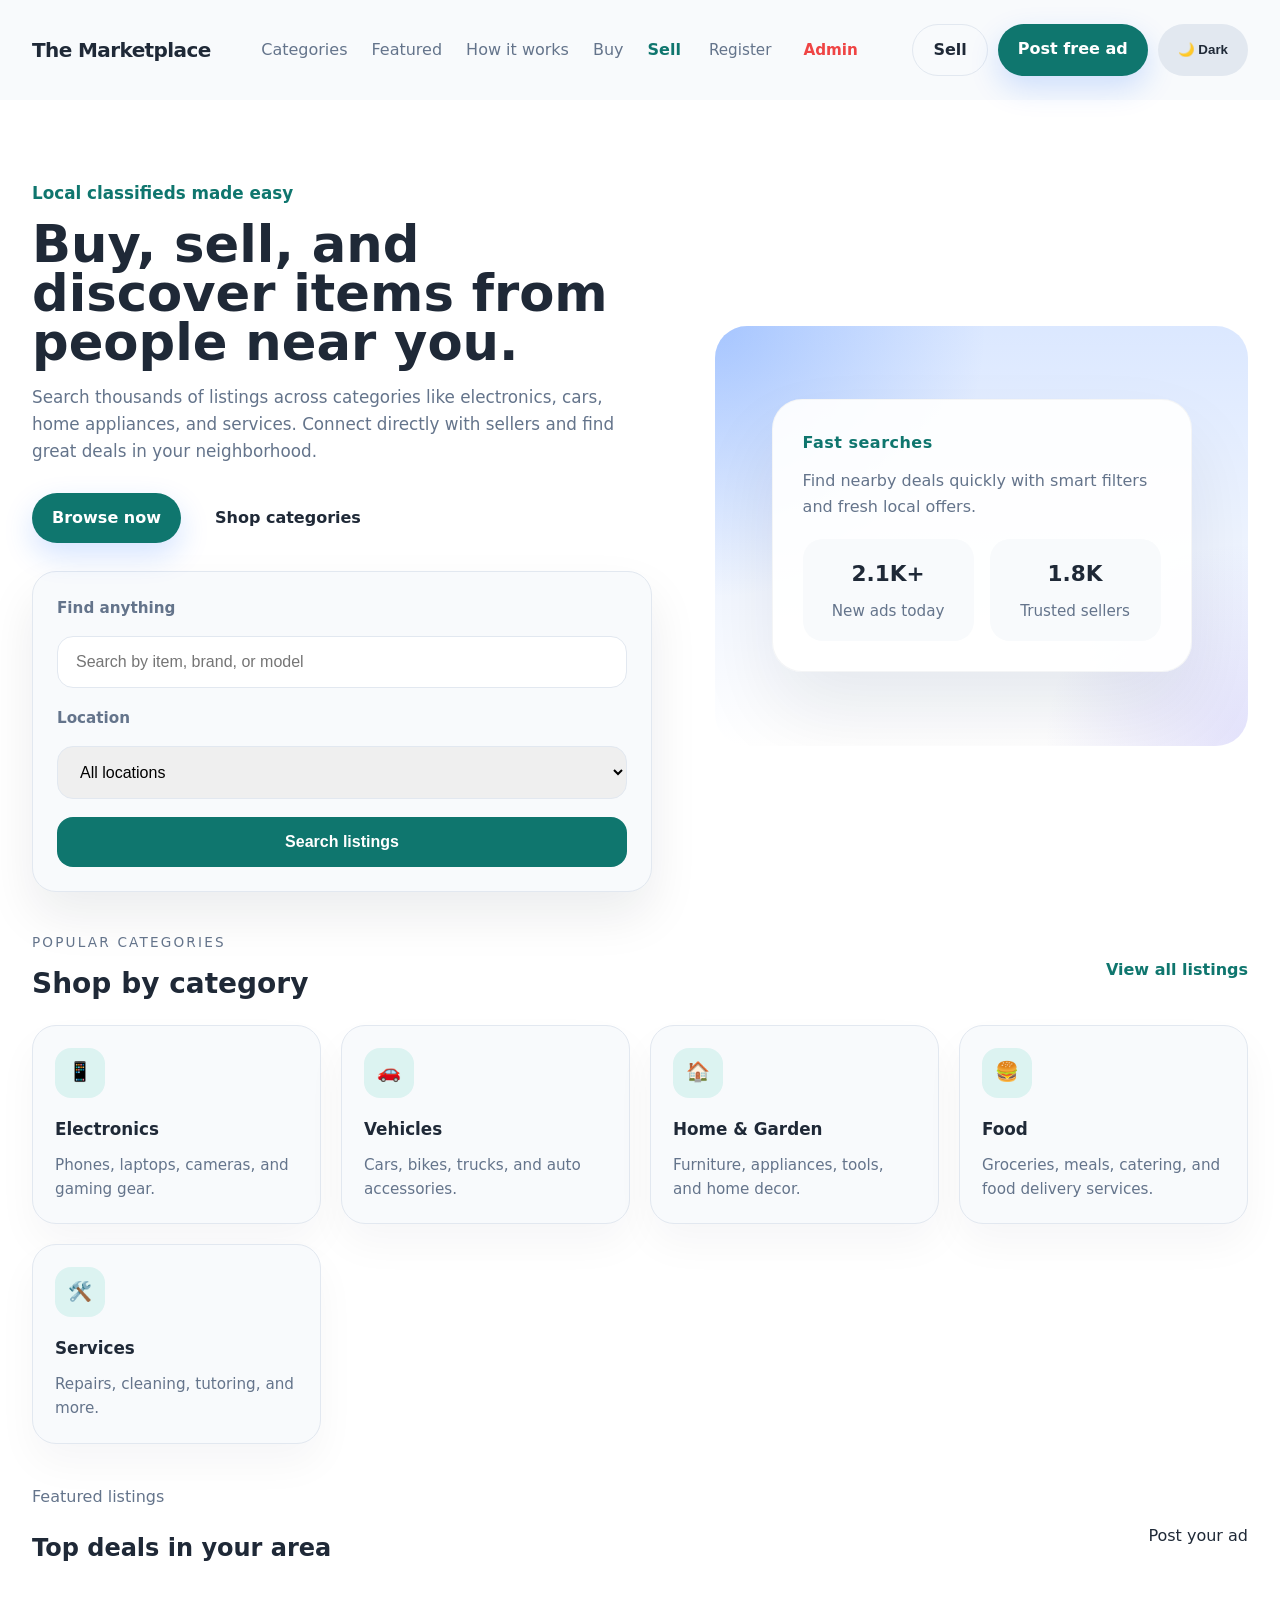
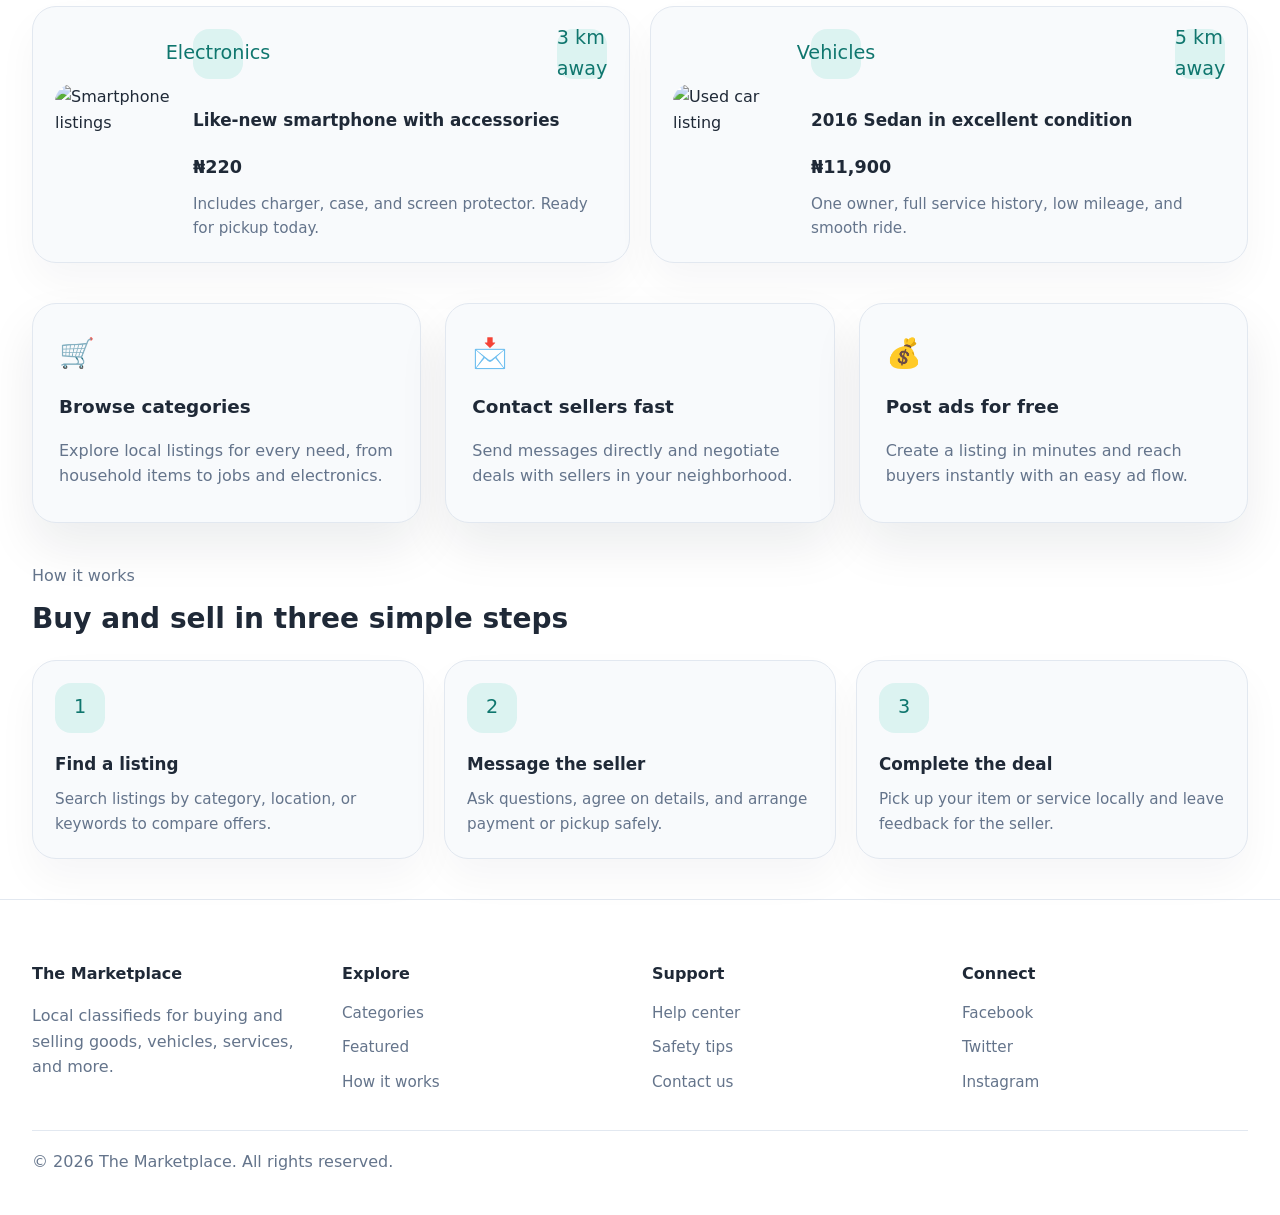
==== commit ad033d8d: "homepade fr" ====
--- a/index.html
+++ b/index.html
@@ -9,53 +9,31 @@
       content="The Marketplace is a modern classifieds website for buying and selling local products and services."
     />
     <link rel="stylesheet" href="css/base.css" />
-    <link
-      rel="stylesheet"
-      href="https://fonts.googleapis.com/css2?family=Material+Symbols+Outlined:opsz,wght,FILL,GRAD@20..48,100..700,0..1,-50..200&icon_names=arrow_forward,close,dark_mode,light_mode,menu"
-    />
   </head>
   <body>
     <header>
-      <a class="logo" href="#">
-        <span class="logo-full">The Marketplace </span>
-        <span class="logo-abbr">TM</span>
-      </a>
-      <div class="nav-body mini-close">
-        <nav class="nav-links">
-          <a href="#categories">Categories</a>
-          <a href="#featured">Featured</a>
-          <a href="#how-it-works">How it works</a>
-          <a href="buyer-signin.html">Buy</a>
-          <a
-            href="seller-signin.html"
-            style="color: var(--primary); font-weight: 700"
-            >Sell</a
-          >
-          <a href="register.html">Register</a>
-          <a
-            class="hidden"
-            href="admin-login.html"
-            style="color: var(--danger); font-weight: 700"
-            >Admin</a
-          >
-        </nav>
-      </div>
+      <a class="logo" href="#">The Marketplace</a>
+      <nav class="nav-links">
+        <a href="#categories">Categories</a>
+        <a href="#featured">Featured</a>
+        <a href="#how-it-works">How it works</a>
+        <a href="buyer-signin.html">Buy</a>
+        <a
+          href="seller-signin.html"
+          style="color: var(--primary); font-weight: 700"
+          >Sell</a
+        >
+        <a href="register.html">Register</a>
+        <a
+          href="admin-login.html"
+          style="color: var(--danger); font-weight: 700"
+          >Admin</a
+        >
+      </nav>
       <div class="nav-actions">
         <a class="button secondary" href="sell.html">Sell</a>
         <a class="button primary" href="post-free-ad.html">Post free ad</a>
-
-        <div class="nav_controls cons">
-          <span class="material-symbols-outlined menu" onclick="toggleMenu()">
-            menu
-          </span>
-          <span class="material-symbols-outlined close"> close </span>
-        </div>
-        <button
-          class="theme-toggle button material-symbols-outlined"
-          type="button"
-        >
-          dark_mode
-        </button>
+        <button class="theme-toggle button" type="button">🌙 Dark</button>
       </div>
     </header>
 
@@ -209,10 +187,7 @@
             </p>
             <h2>Top deals in your area</h2>
           </div>
-          <a href="post-free-ad.html" class="button secondary_a"
-            >Post your ad
-            <span class="material-symbols-outlined"> arrow_forward </span></a
-          >
+          <a href="post-free-ad.html">Post your ad</a>
         </div>
         <div
           class="listings-grid"
@@ -376,7 +351,7 @@
           root.dataset.theme = theme;
           localStorage.setItem("theme", theme);
           if (!button) return;
-          button.textContent = theme === "dark" ? "light_mode" : "dark_mode";
+          button.textContent = theme === "dark" ? "☀️ Light" : "🌙 Dark";
           button.setAttribute(
             "aria-label",
             `Switch to ${theme === "dark" ? "light" : "dark"} mode`,
@@ -389,20 +364,6 @@
           });
         }
       })();
-      function toggleMenu() {
-        const navBody = document.querySelector(".nav-body.mini-close");
-        const menuIcon = document.querySelector(".nav_controls .menu");
-        // const closeIcon = document.querySelector(".nav_controls .close");
-        if (navBody.style.visibility === "visible") {
-          navBody.style.visibility = "hidden";
-          navBody.style.opacity = "0";
-          menuIcon.innerHTML = "menu";
-        } else {
-          navBody.style.visibility = "visible";
-          navBody.style.opacity = "1";
-          menuIcon.innerHTML = "close";
-        }
-      }
     </script>
   </body>
 </html>
--- a/css/base.css
+++ b/css/base.css
@@ -1,28 +1,3 @@
-@import url("https://fonts.googleapis.com/css2?family=Instrument+Sans:ital,wght@0,400..700;1,400..700&display=swap");
-
-* {
-  font-family: "Instrument Sans", sans-serif;
-  font-optical-sizing: auto;
-  /* font-weight: weight;
-  font-style: normal;
-  font-variation-settings:
-    "wdth" 100; */
-}
-
-.material-symbols-outlined {
-  cursor: pointer;
-  color: var(--text);
-  font-variation-settings:
-    "FILL" 0,
-    "wght" 500,
-    "GRAD" 0,
-    "opsz" 24;
-}
-.cons {
-  @media (min-width: 1128px) {
-    display: none;
-  }
-}
 :root {
   --bg: #ffffff;
   --surface: #f8fafc;
@@ -33,7 +8,6 @@
   --accent: #f59e0b;
   --accent-hover: #fbbf24;
   --text: #1f2937;
-  --text-static: #1f2937;
   --text-muted: #64748b;
   --muted: var(--text-muted);
   --border: #e2e8f0;
@@ -65,7 +39,7 @@
 body {
   margin: 0;
   font-family:
-    "Instrument Sans",
+    Inter,
     system-ui,
     -apple-system,
     BlinkMacSystemFont,
@@ -90,7 +64,6 @@
   padding: 24px 32px;
   display: flex;
   align-items: center;
-  flex-wrap: wrap;
   justify-content: space-between;
   gap: 16px;
   position: sticky;
@@ -98,37 +71,12 @@
   background: var(--surface);
   backdrop-filter: blur(10px);
   z-index: 10;
-
-  @media (max-width: 1128px) {
-    padding: 18px 20px;
-    /* justify-content: center; */
-    /* flex-direction: column; */
-
-    .nav-body {
-      display: flex;
-      flex-direction: column;
-      align-items: end;
-      gap: 12px;
-      /* position: relative; */
-    }
-
-    .nav-body nav {
-      /* visibility: hidden; */
-      position: absolute;
-    }
-  }
 }
 
 .logo {
   font-weight: 800;
   font-size: 1.25rem;
   letter-spacing: -0.03em;
-  span.logo-full {
-    display: inline;
-  }
-  span.logo-abbr {
-    display: none;
-  }
 }
 
 .nav-links {
@@ -136,37 +84,11 @@
   gap: 24px;
   align-items: center;
   flex-wrap: wrap;
-
-  @media (max-width: 1128px) {
-    position: absolute;
-    top: calc(110%);
-    z-index: 10;
-    right: 36px;
-    background: var(--surface);
-    border: 1px solid var(--border);
-    border-radius: 16px;
-    padding: 18px 24px;
-    flex-direction: column;
-    align-items: flex-start;
-    gap: 12px;
-    box-shadow: var(--shadow);
-    min-width: min(300px, 100%);
-  }
 }
 
 .nav-links a {
   color: var(--muted);
   font-weight: 500;
-  font-size: 14px;
-
-  display: inline-flex;
-  transition:
-    color 0.2s ease,
-    transform 0.2s ease;
-  &:hover {
-    color: var(--text);
-    transform: translate(1px);
-  }
 }
 
 .nav-links a:nth-last-child(-n + 2) {
@@ -182,25 +104,7 @@
 .nav-actions {
   display: flex;
   gap: 10px;
-  align-items: center;
   flex-wrap: wrap;
-
-  .material-symbols-outlined {
-    padding: 12px 20px;
-    position: relative;
-    top: 2px;
-  }
-  .material-symbols-outlined.menu,
-  .material-symbols-outlined.close {
-    font-variation-settings:
-      "FILL" 0,
-      "wght" 400,
-      "GRAD" 200,
-      "opsz" 48;
-  }
-  .material-symbols-outlined.close {
-    display: none;
-  }
 }
 
 .nav-actions .button,
@@ -255,7 +159,7 @@
   display: grid;
   grid-template-columns: minmax(0, 1.1fr) minmax(300px, 0.9fr);
   gap: 32px;
-  align-items: stretch;
+  align-items: center;
   padding: 80px 32px 40px;
 }
 
@@ -330,8 +234,7 @@
 
 .categories-grid,
 .listings-grid {
-  display: flex;
-  flex-wrap: wrap;
+  display: grid;
   gap: 20px;
 }
 
@@ -341,40 +244,9 @@
   border: 1px solid var(--border);
   border-radius: 24px;
   padding: 22px;
-  flex-grow: 1;
-  min-width: min(100%, 220px);
-  min-height: 240px;
   box-shadow: 0 20px 40px rgba(15, 23, 42, 0.04);
 }
-.secondary_a {
-  padding: 12px 20px;
-  border-radius: 999px;
-  border: 1px solid var(--border);
-  background-color: var(--surface-2);
-  color: var(--primary);
-  font-size: small;
-  font-weight: bold;
-  display: flex;
-  align-items: center;
-  gap: 12px;
-  position: relative;
-  span {
-    color: inherit;
-    font-variation-settings:
-      "FILL" 0,
-      "wght" 700,
-      "GRAD" -35,
-      "opsz" 20;
-    position: relative;
-    /* top: 2px; */
-    /* left: 2px; */
-  }
-  &:hover {
-    background-color: var(--surface);
-    color: var(--accent-hover);
-    top: -1px;
-  }
-}
+
 .category-card span,
 .listing-card span {
   display: inline-flex;
@@ -388,28 +260,6 @@
   font-size: 1.2rem;
   margin-bottom: 18px;
 }
-.listing-card span {
-  font-size: small;
-  font-weight: 500;
-  width: fit-content;
-  padding: 6px 12px;
-  &:first-child {
-    font-size: smaller;
-    font-weight: bolder;
-    /* background: var(--accent);
-    color: var(--text-static); */
-    border-bottom: var(--primary-soft) 1px solid;
-    border: 1px solid var(--border);
-    border-radius: 1000px;
-  }
-
-  &:last-child {
-    font-size: smaller;
-    font-weight: 600;
-    background: var(--accent);
-    color: var(--text-static);
-  }
-}
 
 .category-card h3,
 .listing-card h3 {
@@ -547,31 +397,22 @@
 
 .hero-visual {
   position: relative;
-  display: flex;
-  /* place-items: center; */
-  justify-content: center;
-  padding: 30px;
+  display: grid;
+  place-items: center;
   min-height: 420px;
-  border-radius: 42px;
+  border-radius: 32px;
   overflow: hidden;
-  width: min(100%, 680px);
-  /* background: linear-gradient(
+  background: linear-gradient(
     180deg,
     rgba(15, 99, 255, 0.15) 0%,
     rgba(255, 255, 255, 0.95) 100%
-  );*/
-}
-
-.hero-visual::before,
-.hero-visual::after {
+  );
+}
+
+.hero-visual::before {
   content: "";
   position: absolute;
   inset: 0;
-
-  mask-image: linear-gradient(to bottom, rgba(0, 0, 0, 1) 0%, transparent 50%);
-}
-.hero-visual::before {
-  /* transform: rotate(45deg); */
   background:
     radial-gradient(
       circle at top left,
@@ -584,24 +425,13 @@
       transparent 30%
     );
 }
-.hero-visual::after {
-  /* transform: rotate(-45deg); */
-  background: linear-gradient(
-    180deg,
-    rgba(15, 99, 255, 0.15) 0%,
-    rgba(255, 255, 255, 0.95) 100%
-  );
-}
 
 .hero-box {
   position: relative;
   z-index: 1;
-  /* width: min(100%, 420px); */
-  width: 100%;
-  height: fit-content;
-  min-height: 320px;
+  width: min(100%, 420px);
   padding: 30px;
-  border-radius: 12px;
+  border-radius: 30px;
   background: rgba(255, 255, 255, 0.92);
   border: 1px solid rgba(243, 244, 246, 0.9);
   box-shadow: 0 40px 80px rgba(15, 23, 42, 0.08);
@@ -636,8 +466,7 @@
   display: block;
   font-size: 1.35rem;
   margin-bottom: 6px;
-  /* color: var(--text);   */
-  color: var(--text-static);
+  color: var(--text);
 }
 
 .stat span {
@@ -647,13 +476,8 @@
 
 @media (max-width: 960px) {
   .hero {
-    display: flex;
-    flex-direction: column;
-    text-align: center;
-    align-items: center;
-  }
-  .hero-actions {
-    justify-content: center;
+    grid-template-columns: 1fr;
+    gap: 24px;
   }
 
   .listing-card {
@@ -670,7 +494,7 @@
   }
 }
 
-@media (max-width: 960px) {
+@media (max-width: 720px) {
   body {
     overflow-x: hidden;
   }
@@ -684,36 +508,19 @@
   }
 
   header {
-    /* flex-direction: column; */
-
-    align-items: center;
+    flex-direction: column;
+    align-items: stretch;
     padding-top: 18px;
     padding-bottom: 18px;
-    justify-content: space-between;
-  }
-  .mini-close {
-    visibility: hidden;
-  }
+  }
+
   .logo {
     text-align: center;
-    span.logo-full {
-      display: none;
-    }
-    span.logo-abbr {
-      display: inline;
-    }
-    width: fit-content;
-  }
-  .nav-body {
-    width: 0;
-    transition:
-      visibility 0.2s ease,
-      opacity 0.2s ease;
-  }
+  }
+
   .nav-links,
   .nav-actions {
     justify-content: center;
-    width: fit-content;
   }
 
   .nav-links {
@@ -725,15 +532,14 @@
   }
 
   .nav-actions {
-    flex-direction: row;
-    gap: 4px;
-    /* width: 100%; */
+    flex-direction: column;
+    width: 100%;
   }
 
   .nav-actions .button,
   .hero-actions .button,
   .hero .button {
-    width: fit-content;
+    width: 100%;
     text-align: center;
   }
 
@@ -750,10 +556,10 @@
   .hero-copy p {
     font-size: 1rem;
   }
-  /* 
+
   .hero-actions {
     flex-direction: column;
-  } */
+  }
 
   .search-panel {
     padding: 18px;
@@ -808,8 +614,3 @@
     grid-template-columns: 1fr;
   }
 }
-@media (min-width: 960px) {
-  .nav-links .hidden {
-    display: none;
-  }
-}
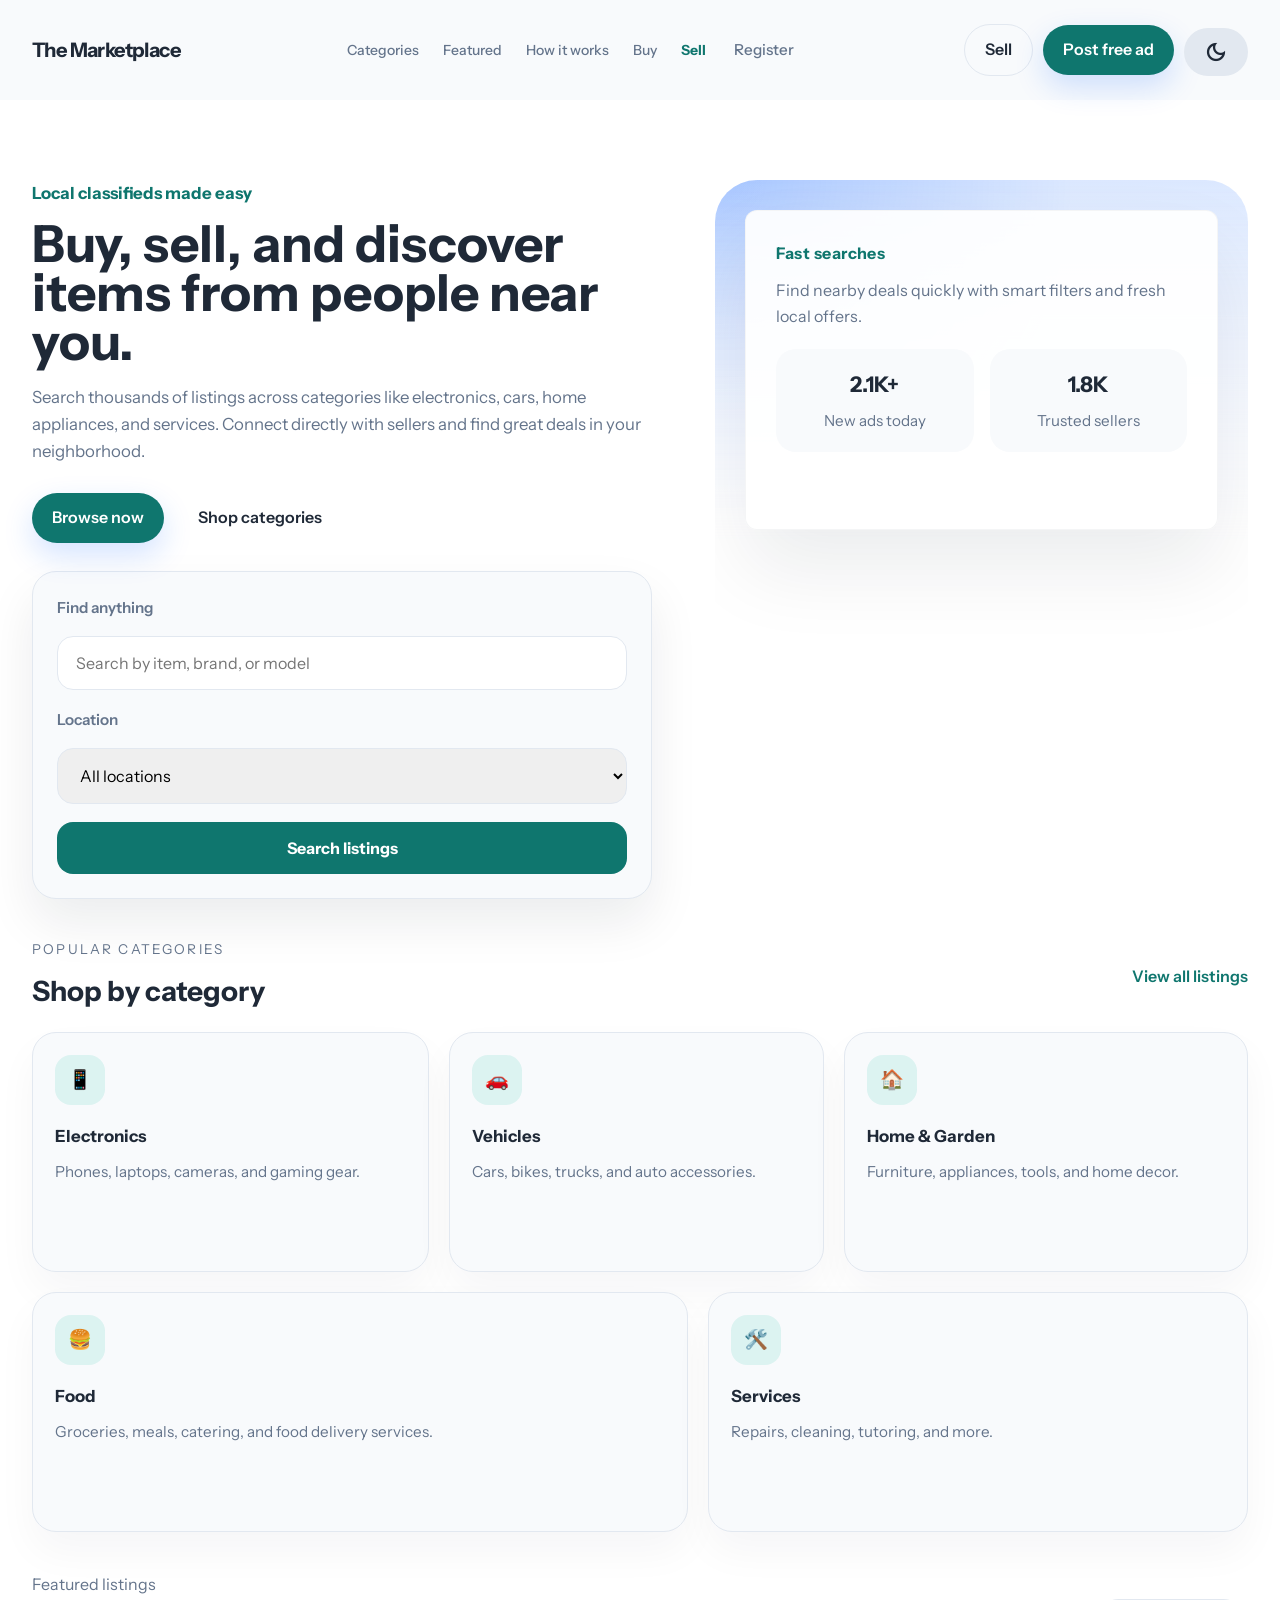
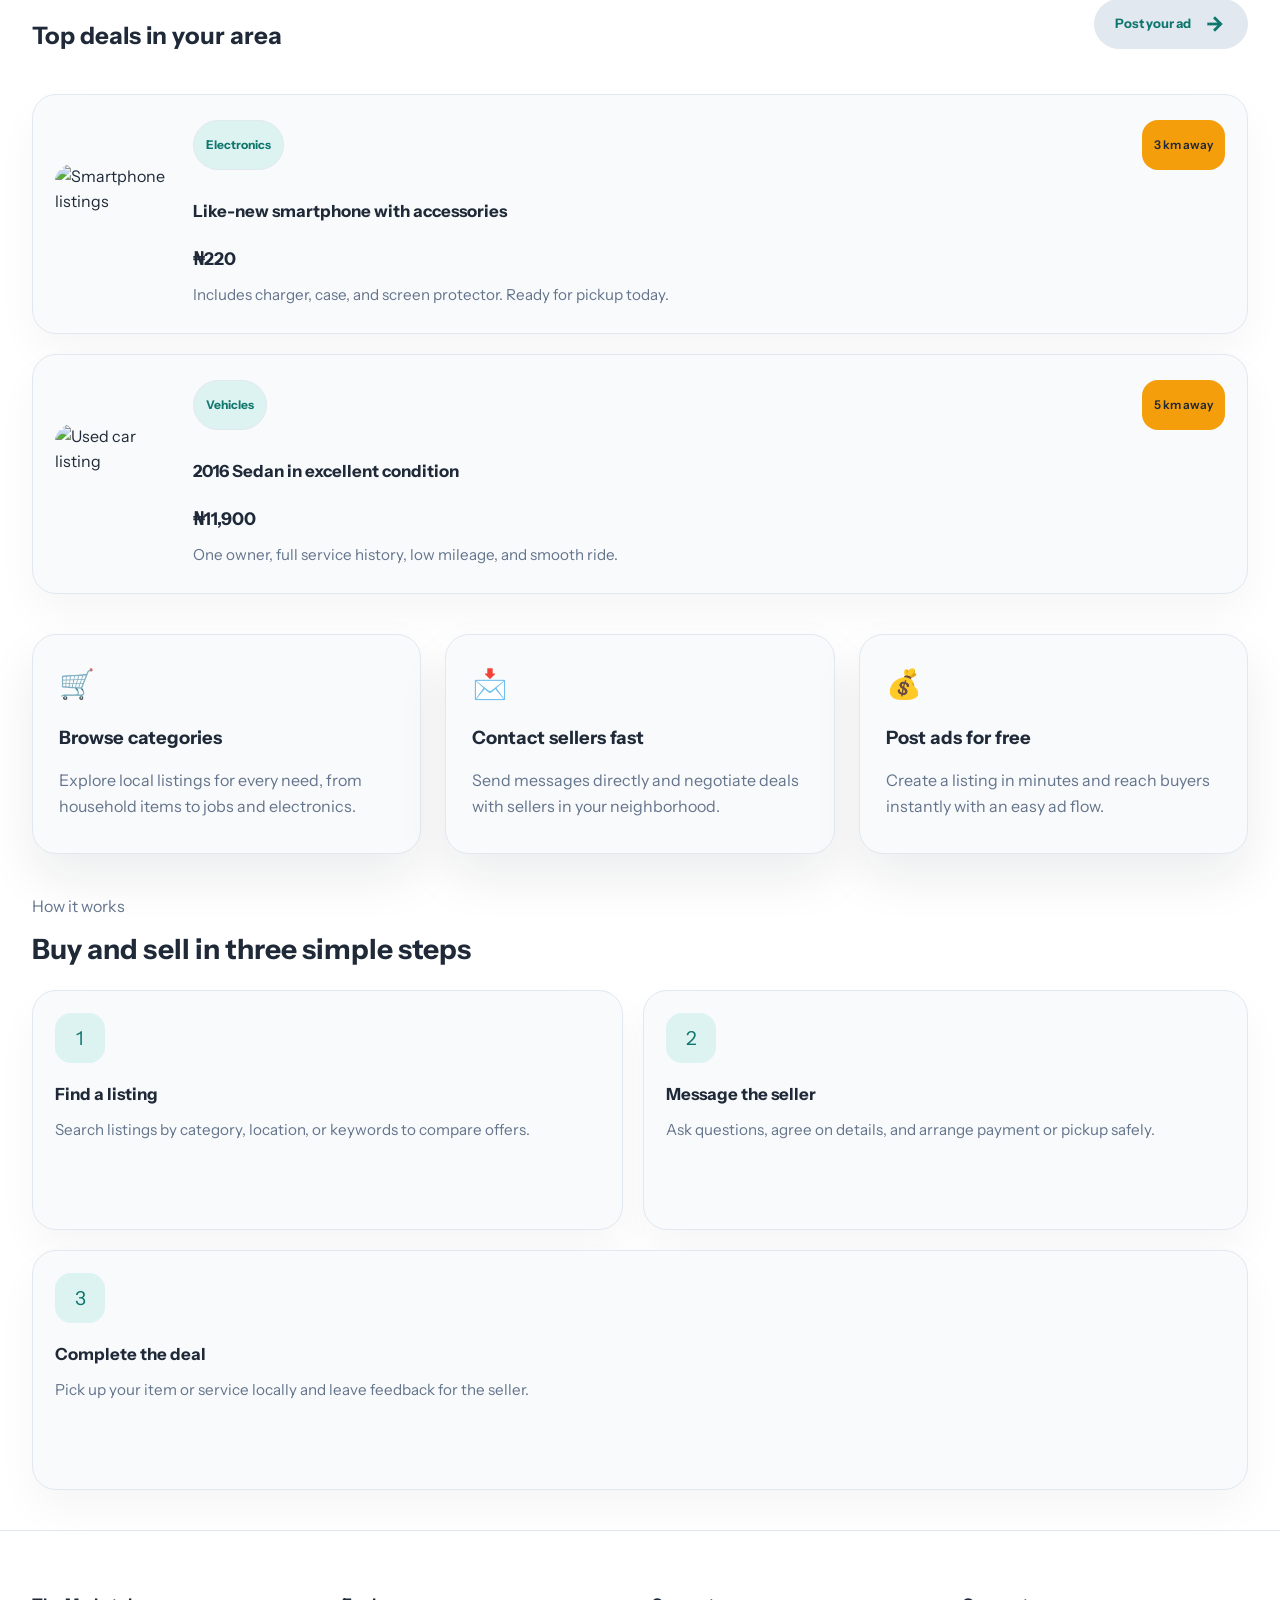
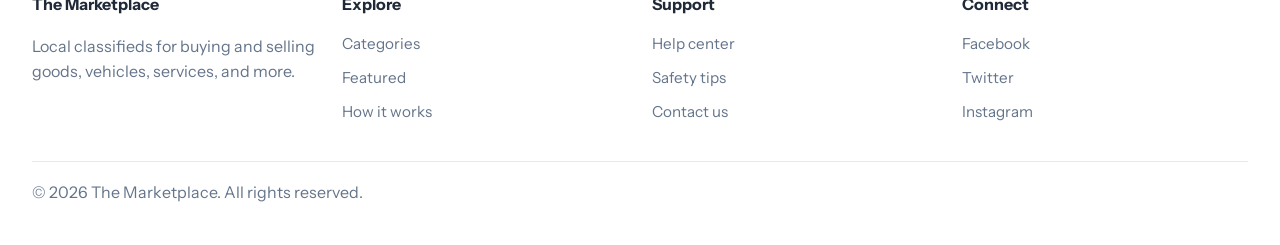
==== commit 5a53a3b4: "Revert "homepade fr" This reverts commit ad033d8d767522b4e8c94ea12bd7532cb9b96bb7." ====
--- a/index.html
+++ b/index.html
@@ -9,31 +9,53 @@
       content="The Marketplace is a modern classifieds website for buying and selling local products and services."
     />
     <link rel="stylesheet" href="css/base.css" />
+    <link
+      rel="stylesheet"
+      href="https://fonts.googleapis.com/css2?family=Material+Symbols+Outlined:opsz,wght,FILL,GRAD@20..48,100..700,0..1,-50..200&icon_names=arrow_forward,close,dark_mode,light_mode,menu"
+    />
   </head>
   <body>
     <header>
-      <a class="logo" href="#">The Marketplace</a>
-      <nav class="nav-links">
-        <a href="#categories">Categories</a>
-        <a href="#featured">Featured</a>
-        <a href="#how-it-works">How it works</a>
-        <a href="buyer-signin.html">Buy</a>
-        <a
-          href="seller-signin.html"
-          style="color: var(--primary); font-weight: 700"
-          >Sell</a
-        >
-        <a href="register.html">Register</a>
-        <a
-          href="admin-login.html"
-          style="color: var(--danger); font-weight: 700"
-          >Admin</a
-        >
-      </nav>
+      <a class="logo" href="#">
+        <span class="logo-full">The Marketplace </span>
+        <span class="logo-abbr">TM</span>
+      </a>
+      <div class="nav-body mini-close">
+        <nav class="nav-links">
+          <a href="#categories">Categories</a>
+          <a href="#featured">Featured</a>
+          <a href="#how-it-works">How it works</a>
+          <a href="buyer-signin.html">Buy</a>
+          <a
+            href="seller-signin.html"
+            style="color: var(--primary); font-weight: 700"
+            >Sell</a
+          >
+          <a href="register.html">Register</a>
+          <a
+            class="hidden"
+            href="admin-login.html"
+            style="color: var(--danger); font-weight: 700"
+            >Admin</a
+          >
+        </nav>
+      </div>
       <div class="nav-actions">
         <a class="button secondary" href="sell.html">Sell</a>
         <a class="button primary" href="post-free-ad.html">Post free ad</a>
-        <button class="theme-toggle button" type="button">🌙 Dark</button>
+
+        <div class="nav_controls cons">
+          <span class="material-symbols-outlined menu" onclick="toggleMenu()">
+            menu
+          </span>
+          <span class="material-symbols-outlined close"> close </span>
+        </div>
+        <button
+          class="theme-toggle button material-symbols-outlined"
+          type="button"
+        >
+          dark_mode
+        </button>
       </div>
     </header>
 
@@ -187,7 +209,10 @@
             </p>
             <h2>Top deals in your area</h2>
           </div>
-          <a href="post-free-ad.html">Post your ad</a>
+          <a href="post-free-ad.html" class="button secondary_a"
+            >Post your ad
+            <span class="material-symbols-outlined"> arrow_forward </span></a
+          >
         </div>
         <div
           class="listings-grid"
@@ -351,7 +376,7 @@
           root.dataset.theme = theme;
           localStorage.setItem("theme", theme);
           if (!button) return;
-          button.textContent = theme === "dark" ? "☀️ Light" : "🌙 Dark";
+          button.textContent = theme === "dark" ? "light_mode" : "dark_mode";
           button.setAttribute(
             "aria-label",
             `Switch to ${theme === "dark" ? "light" : "dark"} mode`,
@@ -364,6 +389,20 @@
           });
         }
       })();
+      function toggleMenu() {
+        const navBody = document.querySelector(".nav-body.mini-close");
+        const menuIcon = document.querySelector(".nav_controls .menu");
+        // const closeIcon = document.querySelector(".nav_controls .close");
+        if (navBody.style.visibility === "visible") {
+          navBody.style.visibility = "hidden";
+          navBody.style.opacity = "0";
+          menuIcon.innerHTML = "menu";
+        } else {
+          navBody.style.visibility = "visible";
+          navBody.style.opacity = "1";
+          menuIcon.innerHTML = "close";
+        }
+      }
     </script>
   </body>
 </html>
--- a/css/base.css
+++ b/css/base.css
@@ -1,3 +1,28 @@
+@import url("https://fonts.googleapis.com/css2?family=Instrument+Sans:ital,wght@0,400..700;1,400..700&display=swap");
+
+* {
+  font-family: "Instrument Sans", sans-serif;
+  font-optical-sizing: auto;
+  /* font-weight: weight;
+  font-style: normal;
+  font-variation-settings:
+    "wdth" 100; */
+}
+
+.material-symbols-outlined {
+  cursor: pointer;
+  color: var(--text);
+  font-variation-settings:
+    "FILL" 0,
+    "wght" 500,
+    "GRAD" 0,
+    "opsz" 24;
+}
+.cons {
+  @media (min-width: 1128px) {
+    display: none;
+  }
+}
 :root {
   --bg: #ffffff;
   --surface: #f8fafc;
@@ -8,6 +33,7 @@
   --accent: #f59e0b;
   --accent-hover: #fbbf24;
   --text: #1f2937;
+  --text-static: #1f2937;
   --text-muted: #64748b;
   --muted: var(--text-muted);
   --border: #e2e8f0;
@@ -39,7 +65,7 @@
 body {
   margin: 0;
   font-family:
-    Inter,
+    "Instrument Sans",
     system-ui,
     -apple-system,
     BlinkMacSystemFont,
@@ -64,6 +90,7 @@
   padding: 24px 32px;
   display: flex;
   align-items: center;
+  flex-wrap: wrap;
   justify-content: space-between;
   gap: 16px;
   position: sticky;
@@ -71,12 +98,37 @@
   background: var(--surface);
   backdrop-filter: blur(10px);
   z-index: 10;
+
+  @media (max-width: 1128px) {
+    padding: 18px 20px;
+    /* justify-content: center; */
+    /* flex-direction: column; */
+
+    .nav-body {
+      display: flex;
+      flex-direction: column;
+      align-items: end;
+      gap: 12px;
+      /* position: relative; */
+    }
+
+    .nav-body nav {
+      /* visibility: hidden; */
+      position: absolute;
+    }
+  }
 }
 
 .logo {
   font-weight: 800;
   font-size: 1.25rem;
   letter-spacing: -0.03em;
+  span.logo-full {
+    display: inline;
+  }
+  span.logo-abbr {
+    display: none;
+  }
 }
 
 .nav-links {
@@ -84,11 +136,37 @@
   gap: 24px;
   align-items: center;
   flex-wrap: wrap;
+
+  @media (max-width: 1128px) {
+    position: absolute;
+    top: calc(110%);
+    z-index: 10;
+    right: 36px;
+    background: var(--surface);
+    border: 1px solid var(--border);
+    border-radius: 16px;
+    padding: 18px 24px;
+    flex-direction: column;
+    align-items: flex-start;
+    gap: 12px;
+    box-shadow: var(--shadow);
+    min-width: min(300px, 100%);
+  }
 }
 
 .nav-links a {
   color: var(--muted);
   font-weight: 500;
+  font-size: 14px;
+
+  display: inline-flex;
+  transition:
+    color 0.2s ease,
+    transform 0.2s ease;
+  &:hover {
+    color: var(--text);
+    transform: translate(1px);
+  }
 }
 
 .nav-links a:nth-last-child(-n + 2) {
@@ -104,7 +182,25 @@
 .nav-actions {
   display: flex;
   gap: 10px;
+  align-items: center;
   flex-wrap: wrap;
+
+  .material-symbols-outlined {
+    padding: 12px 20px;
+    position: relative;
+    top: 2px;
+  }
+  .material-symbols-outlined.menu,
+  .material-symbols-outlined.close {
+    font-variation-settings:
+      "FILL" 0,
+      "wght" 400,
+      "GRAD" 200,
+      "opsz" 48;
+  }
+  .material-symbols-outlined.close {
+    display: none;
+  }
 }
 
 .nav-actions .button,
@@ -159,7 +255,7 @@
   display: grid;
   grid-template-columns: minmax(0, 1.1fr) minmax(300px, 0.9fr);
   gap: 32px;
-  align-items: center;
+  align-items: stretch;
   padding: 80px 32px 40px;
 }
 
@@ -234,7 +330,8 @@
 
 .categories-grid,
 .listings-grid {
-  display: grid;
+  display: flex;
+  flex-wrap: wrap;
   gap: 20px;
 }
 
@@ -244,9 +341,40 @@
   border: 1px solid var(--border);
   border-radius: 24px;
   padding: 22px;
+  flex-grow: 1;
+  min-width: min(100%, 220px);
+  min-height: 240px;
   box-shadow: 0 20px 40px rgba(15, 23, 42, 0.04);
 }
-
+.secondary_a {
+  padding: 12px 20px;
+  border-radius: 999px;
+  border: 1px solid var(--border);
+  background-color: var(--surface-2);
+  color: var(--primary);
+  font-size: small;
+  font-weight: bold;
+  display: flex;
+  align-items: center;
+  gap: 12px;
+  position: relative;
+  span {
+    color: inherit;
+    font-variation-settings:
+      "FILL" 0,
+      "wght" 700,
+      "GRAD" -35,
+      "opsz" 20;
+    position: relative;
+    /* top: 2px; */
+    /* left: 2px; */
+  }
+  &:hover {
+    background-color: var(--surface);
+    color: var(--accent-hover);
+    top: -1px;
+  }
+}
 .category-card span,
 .listing-card span {
   display: inline-flex;
@@ -260,6 +388,28 @@
   font-size: 1.2rem;
   margin-bottom: 18px;
 }
+.listing-card span {
+  font-size: small;
+  font-weight: 500;
+  width: fit-content;
+  padding: 6px 12px;
+  &:first-child {
+    font-size: smaller;
+    font-weight: bolder;
+    /* background: var(--accent);
+    color: var(--text-static); */
+    border-bottom: var(--primary-soft) 1px solid;
+    border: 1px solid var(--border);
+    border-radius: 1000px;
+  }
+
+  &:last-child {
+    font-size: smaller;
+    font-weight: 600;
+    background: var(--accent);
+    color: var(--text-static);
+  }
+}
 
 .category-card h3,
 .listing-card h3 {
@@ -397,22 +547,31 @@
 
 .hero-visual {
   position: relative;
-  display: grid;
-  place-items: center;
+  display: flex;
+  /* place-items: center; */
+  justify-content: center;
+  padding: 30px;
   min-height: 420px;
-  border-radius: 32px;
+  border-radius: 42px;
   overflow: hidden;
-  background: linear-gradient(
+  width: min(100%, 680px);
+  /* background: linear-gradient(
     180deg,
     rgba(15, 99, 255, 0.15) 0%,
     rgba(255, 255, 255, 0.95) 100%
-  );
-}
-
-.hero-visual::before {
+  );*/
+}
+
+.hero-visual::before,
+.hero-visual::after {
   content: "";
   position: absolute;
   inset: 0;
+
+  mask-image: linear-gradient(to bottom, rgba(0, 0, 0, 1) 0%, transparent 50%);
+}
+.hero-visual::before {
+  /* transform: rotate(45deg); */
   background:
     radial-gradient(
       circle at top left,
@@ -425,13 +584,24 @@
       transparent 30%
     );
 }
+.hero-visual::after {
+  /* transform: rotate(-45deg); */
+  background: linear-gradient(
+    180deg,
+    rgba(15, 99, 255, 0.15) 0%,
+    rgba(255, 255, 255, 0.95) 100%
+  );
+}
 
 .hero-box {
   position: relative;
   z-index: 1;
-  width: min(100%, 420px);
+  /* width: min(100%, 420px); */
+  width: 100%;
+  height: fit-content;
+  min-height: 320px;
   padding: 30px;
-  border-radius: 30px;
+  border-radius: 12px;
   background: rgba(255, 255, 255, 0.92);
   border: 1px solid rgba(243, 244, 246, 0.9);
   box-shadow: 0 40px 80px rgba(15, 23, 42, 0.08);
@@ -466,7 +636,8 @@
   display: block;
   font-size: 1.35rem;
   margin-bottom: 6px;
-  color: var(--text);
+  /* color: var(--text);   */
+  color: var(--text-static);
 }
 
 .stat span {
@@ -476,8 +647,13 @@
 
 @media (max-width: 960px) {
   .hero {
-    grid-template-columns: 1fr;
-    gap: 24px;
+    display: flex;
+    flex-direction: column;
+    text-align: center;
+    align-items: center;
+  }
+  .hero-actions {
+    justify-content: center;
   }
 
   .listing-card {
@@ -494,7 +670,7 @@
   }
 }
 
-@media (max-width: 720px) {
+@media (max-width: 960px) {
   body {
     overflow-x: hidden;
   }
@@ -508,19 +684,36 @@
   }
 
   header {
-    flex-direction: column;
-    align-items: stretch;
+    /* flex-direction: column; */
+
+    align-items: center;
     padding-top: 18px;
     padding-bottom: 18px;
-  }
-
+    justify-content: space-between;
+  }
+  .mini-close {
+    visibility: hidden;
+  }
   .logo {
     text-align: center;
-  }
-
+    span.logo-full {
+      display: none;
+    }
+    span.logo-abbr {
+      display: inline;
+    }
+    width: fit-content;
+  }
+  .nav-body {
+    width: 0;
+    transition:
+      visibility 0.2s ease,
+      opacity 0.2s ease;
+  }
   .nav-links,
   .nav-actions {
     justify-content: center;
+    width: fit-content;
   }
 
   .nav-links {
@@ -532,14 +725,15 @@
   }
 
   .nav-actions {
-    flex-direction: column;
-    width: 100%;
+    flex-direction: row;
+    gap: 4px;
+    /* width: 100%; */
   }
 
   .nav-actions .button,
   .hero-actions .button,
   .hero .button {
-    width: 100%;
+    width: fit-content;
     text-align: center;
   }
 
@@ -556,10 +750,10 @@
   .hero-copy p {
     font-size: 1rem;
   }
-
+  /* 
   .hero-actions {
     flex-direction: column;
-  }
+  } */
 
   .search-panel {
     padding: 18px;
@@ -614,3 +808,8 @@
     grid-template-columns: 1fr;
   }
 }
+@media (min-width: 960px) {
+  .nav-links .hidden {
+    display: none;
+  }
+}
